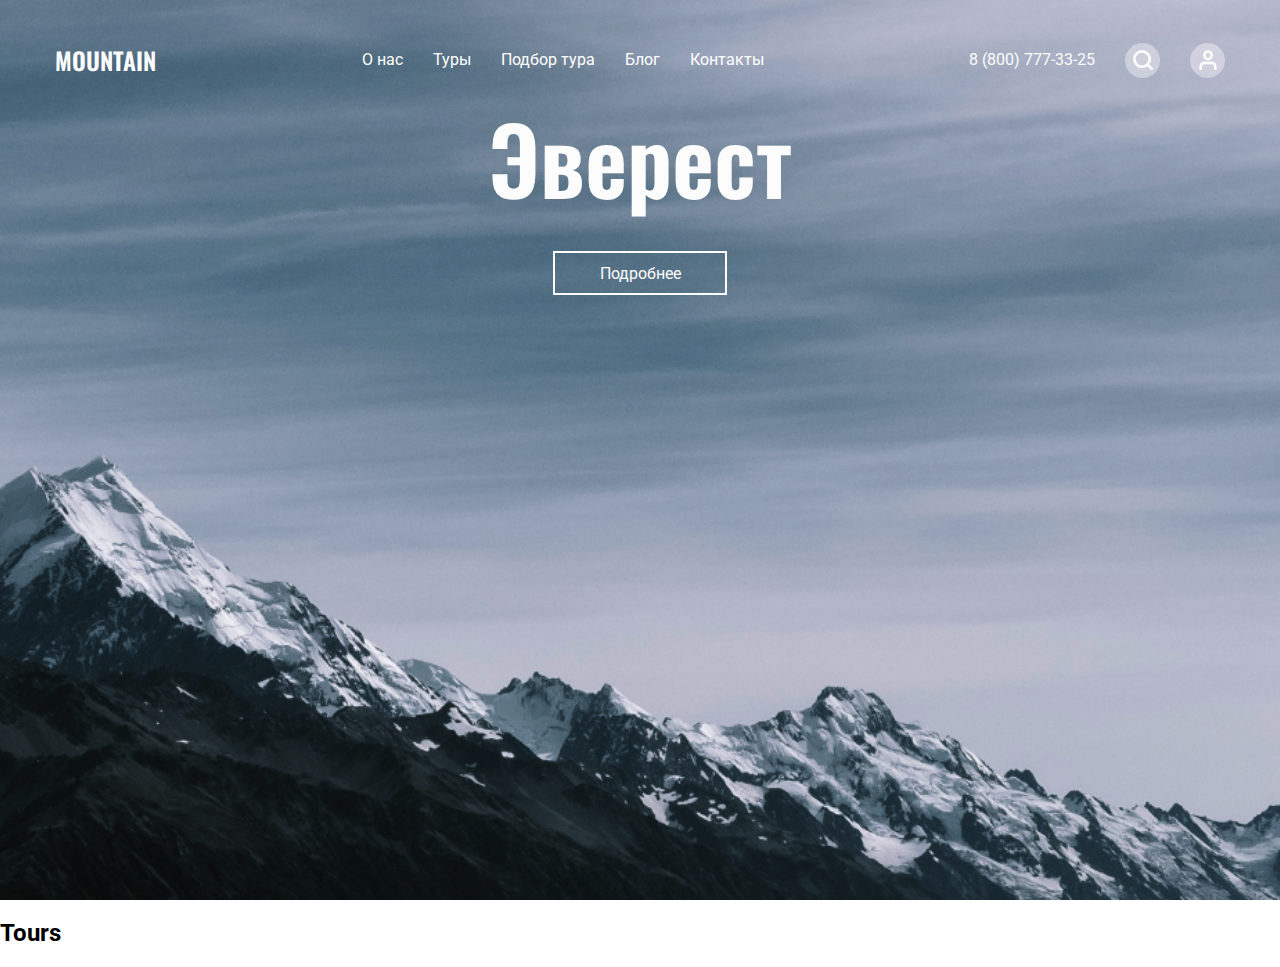
==== index.html @ 935cecaa "create & style main block" ====
<!DOCTYPE html>
<html lang="ru">
  <head>
    <meta charset="UTF-8" />
    <meta http-equiv="X-UA-Compatible" content="IE=edge" />
    <meta name="viewport" content="width=device-width, initial-scale=1.0" />
    <link rel="apple-touch-icon" sizes="180x180" href="favicon/" />
    <link
      rel="icon"
      type="image/png"
      sizes="32x32"
      href="favicon//favicon-32x32.png"
    />
    <link
      rel="icon"
      type="image/png"
      sizes="16x16"
      href="favicon//favicon-16x16.png"
    />
    <link rel="manifest" href="favicon//site.webmanifest" />
    <link
      rel="mask-icon"
      href="favicon//safari-pinned-tab.svg"
      color="#005871"
    />
    <meta name="msapplication-TileColor" content="#e7d9e8" />
    <meta name="theme-color" content="#ffffff" />
    <title>Mountain Tour</title>
    <link
      href="https://fonts.googleapis.com/css2?family=Roboto:wght@400;500;700&display=swap"
      rel="stylesheet"
    />
    <link
      href="https://fonts.googleapis.com/css2?family=Oswald:wght@400;500;600&display=swap"
      rel="stylesheet"
    />
    <link rel="stylesheet" href="css/style.css" />
  </head>
  <body>
    <section class="main">
      <div class="container">
        <div class="main-header">
          <a href="index.html" class="main-logo">Mountain</a>

          <ul class="main-menu">
            <li class="main-menu_item">
              <a href="#" class="main-menu_link">О нас</a>
            </li>
            <li class="main-menu_item">
              <a href="#" class="main-menu_link">Туры</a>
            </li>
            <li class="main-menu_item">
              <a href="#" class="main-menu_link">Подбор тура</a>
            </li>
            <li class="main-menu_item">
              <a href="#" class="main-menu_link">Блог</a>
            </li>
            <li class="main-menu_item">
              <a href="#" class="main-menu_link">Контакты</a>
            </li>
          </ul>

          <div class="main-contacts">
            <a href="tel:+78007773325" class="main-contacts_phone"
              >8 (800) 777-33-25</a
            >
            <a class="main-contacts_item" href="#">
              <svg class="main-contacts_icon main-contacts_icon--search">
                <use xlink:href="img/icon/sprite.svg#search"></use>
              </svg>
            </a>
            <a class="main-contacts_item" href="#">
              <svg class="main-contacts_icon main-contacts_icon--profile">
                <use xlink:href="img/icon/sprite.svg#profile"></use>
              </svg>
            </a>
          </div>
        </div>

        <h1 class="main-title">Эверест</h1>

        <a href="#" class="main-button button">Подробнее</a>
      </div>
    </section>

    <section class="tours">
      <h2>Tours</h2>
    </section>
  </body>
</html>
---- css/style.css ----
/*! normalize.css v8.0.1 | MIT License | github.com/necolas/normalize.css */
/* Document
   ========================================================================== */
/**
 * 1. Correct the line height in all browsers.
 * 2. Prevent adjustments of font size after orientation changes in iOS.
 */
html {
  line-height: 1.15;
  /* 1 */
  -webkit-text-size-adjust: 100%;
  /* 2 */
}

/* Sections
   ========================================================================== */
/**
 * Remove the margin in all browsers.
 */
body {
  margin: 0;
}

/**
 * Render the `main` element consistently in IE.
 */
main {
  display: block;
}

/**
 * Correct the font size and margin on `h1` elements within `section` and
 * `article` contexts in Chrome, Firefox, and Safari.
 */
h1 {
  font-size: 2em;
  margin: 0.67em 0;
}

/* Grouping content
   ========================================================================== */
/**
 * 1. Add the correct box sizing in Firefox.
 * 2. Show the overflow in Edge and IE.
 */
hr {
  -webkit-box-sizing: content-box;
          box-sizing: content-box;
  /* 1 */
  height: 0;
  /* 1 */
  overflow: visible;
  /* 2 */
}

/**
 * 1. Correct the inheritance and scaling of font size in all browsers.
 * 2. Correct the odd `em` font sizing in all browsers.
 */
pre {
  font-family: monospace, monospace;
  /* 1 */
  font-size: 1em;
  /* 2 */
}

/* Text-level semantics
   ========================================================================== */
/**
 * Remove the gray background on active links in IE 10.
 */
a {
  background-color: transparent;
}

/**
 * 1. Remove the bottom border in Chrome 57-
 * 2. Add the correct text decoration in Chrome, Edge, IE, Opera, and Safari.
 */
abbr[title] {
  border-bottom: none;
  /* 1 */
  text-decoration: underline;
  /* 2 */
  -webkit-text-decoration: underline dotted;
          text-decoration: underline dotted;
  /* 2 */
}

/**
 * Add the correct font weight in Chrome, Edge, and Safari.
 */
b,
strong {
  font-weight: bolder;
}

/**
 * 1. Correct the inheritance and scaling of font size in all browsers.
 * 2. Correct the odd `em` font sizing in all browsers.
 */
code,
kbd,
samp {
  font-family: monospace, monospace;
  /* 1 */
  font-size: 1em;
  /* 2 */
}

/**
 * Add the correct font size in all browsers.
 */
small {
  font-size: 80%;
}

/**
 * Prevent `sub` and `sup` elements from affecting the line height in
 * all browsers.
 */
sub,
sup {
  font-size: 75%;
  line-height: 0;
  position: relative;
  vertical-align: baseline;
}

sub {
  bottom: -0.25em;
}

sup {
  top: -0.5em;
}

/* Embedded content
   ========================================================================== */
/**
 * Remove the border on images inside links in IE 10.
 */
img {
  border-style: none;
}

/* Forms
   ========================================================================== */
/**
 * 1. Change the font styles in all browsers.
 * 2. Remove the margin in Firefox and Safari.
 */
button,
input,
optgroup,
select,
textarea {
  font-family: inherit;
  /* 1 */
  font-size: 100%;
  /* 1 */
  line-height: 1.15;
  /* 1 */
  margin: 0;
  /* 2 */
}

/**
 * Show the overflow in IE.
 * 1. Show the overflow in Edge.
 */
button,
input {
  /* 1 */
  overflow: visible;
}

/**
 * Remove the inheritance of text transform in Edge, Firefox, and IE.
 * 1. Remove the inheritance of text transform in Firefox.
 */
button,
select {
  /* 1 */
  text-transform: none;
}

/**
 * Correct the inability to style clickable types in iOS and Safari.
 */
button,
[type="button"],
[type="reset"],
[type="submit"] {
  -webkit-appearance: button;
}

/**
 * Remove the inner border and padding in Firefox.
 */
button::-moz-focus-inner,
[type="button"]::-moz-focus-inner,
[type="reset"]::-moz-focus-inner,
[type="submit"]::-moz-focus-inner {
  border-style: none;
  padding: 0;
}

/**
 * Restore the focus styles unset by the previous rule.
 */
button:-moz-focusring,
[type="button"]:-moz-focusring,
[type="reset"]:-moz-focusring,
[type="submit"]:-moz-focusring {
  outline: 1px dotted ButtonText;
}

/**
 * Correct the padding in Firefox.
 */
fieldset {
  padding: 0.35em 0.75em 0.625em;
}

/**
 * 1. Correct the text wrapping in Edge and IE.
 * 2. Correct the color inheritance from `fieldset` elements in IE.
 * 3. Remove the padding so developers are not caught out when they zero out
 *    `fieldset` elements in all browsers.
 */
legend {
  -webkit-box-sizing: border-box;
          box-sizing: border-box;
  /* 1 */
  color: inherit;
  /* 2 */
  display: table;
  /* 1 */
  max-width: 100%;
  /* 1 */
  padding: 0;
  /* 3 */
  white-space: normal;
  /* 1 */
}

/**
 * Add the correct vertical alignment in Chrome, Firefox, and Opera.
 */
progress {
  vertical-align: baseline;
}

/**
 * Remove the default vertical scrollbar in IE 10+.
 */
textarea {
  overflow: auto;
}

/**
 * 1. Add the correct box sizing in IE 10.
 * 2. Remove the padding in IE 10.
 */
[type="checkbox"],
[type="radio"] {
  -webkit-box-sizing: border-box;
          box-sizing: border-box;
  /* 1 */
  padding: 0;
  /* 2 */
}

/**
 * Correct the cursor style of increment and decrement buttons in Chrome.
 */
[type="number"]::-webkit-inner-spin-button,
[type="number"]::-webkit-outer-spin-button {
  height: auto;
}

/**
 * 1. Correct the odd appearance in Chrome and Safari.
 * 2. Correct the outline style in Safari.
 */
[type="search"] {
  -webkit-appearance: textfield;
  /* 1 */
  outline-offset: -2px;
  /* 2 */
}

/**
 * Remove the inner padding in Chrome and Safari on macOS.
 */
[type="search"]::-webkit-search-decoration {
  -webkit-appearance: none;
}

/**
 * 1. Correct the inability to style clickable types in iOS and Safari.
 * 2. Change font properties to `inherit` in Safari.
 */
::-webkit-file-upload-button {
  -webkit-appearance: button;
  /* 1 */
  font: inherit;
  /* 2 */
}

/* Interactive
   ========================================================================== */
/*
 * Add the correct display in Edge, IE 10+, and Firefox.
 */
details {
  display: block;
}

/*
 * Add the correct display in all browsers.
 */
summary {
  display: list-item;
}

/* Misc
   ========================================================================== */
/**
 * Add the correct display in IE 10+.
 */
template {
  display: none;
}

/**
 * Add the correct display in IE 10.
 */
[hidden] {
  display: none;
}

* {
  font-family: 'Roboto', sans-serif;
}

h1 {
  margin: 0;
  padding: 0;
}

a {
  text-decoration: none;
}

ul {
  list-style: none;
  padding: 0;
}

.container {
  max-width: 1170px;
  margin-left: auto;
  margin-right: auto;
}

.button {
  display: -webkit-box;
  display: -ms-flexbox;
  display: flex;
  -webkit-box-pack: center;
      -ms-flex-pack: center;
          justify-content: center;
  -webkit-box-align: center;
      -ms-flex-align: center;
          align-items: center;
  width: 170px;
  height: 40px;
  border: 2px solid #FCFCFC;
  color: #FCFCFC;
  font-size: 16px;
  line-height: 19px;
  -webkit-transition: all 0.3s;
  transition: all 0.3s;
}

.main {
  height: 100vh;
  background-color: #7e7e7e;
  background-image: url("../img/mountain-main.jpg");
  background-repeat: no-repeat;
  background-size: cover;
  background-position: center;
}

.main-header {
  padding-top: 35px;
  display: -webkit-box;
  display: -ms-flexbox;
  display: flex;
  -webkit-box-pack: justify;
      -ms-flex-pack: justify;
          justify-content: space-between;
  -webkit-box-align: center;
      -ms-flex-align: center;
          align-items: center;
}

.main-logo {
  font-family: 'Oswald', sans-serif;
  font-style: normal;
  font-weight: 600;
  font-size: 24px;
  line-height: 36px;
  text-transform: uppercase;
  color: #FCFCFC;
}

.main-menu {
  display: -webkit-box;
  display: -ms-flexbox;
  display: flex;
}

.main-menu_item {
  margin-right: 30px;
  -webkit-transition: all 0.3s;
  transition: all 0.3s;
}

.main-menu_item:last-child {
  margin-right: 0;
}

.main-menu_link {
  color: #ffffff;
  -webkit-transition: all 0.3s;
  transition: all 0.3s;
}

.main-contacts {
  display: -webkit-box;
  display: -ms-flexbox;
  display: flex;
  -webkit-box-align: center;
      -ms-flex-align: center;
          align-items: center;
}

.main-contacts_phone {
  color: #FCFCFC;
  -webkit-transition: all 0.3s;
  transition: all 0.3s;
}

.main-contacts_item {
  display: -webkit-box;
  display: -ms-flexbox;
  display: flex;
  -webkit-box-pack: center;
      -ms-flex-pack: center;
          justify-content: center;
  -webkit-box-align: center;
      -ms-flex-align: center;
          align-items: center;
  width: 35px;
  height: 35px;
  margin-left: 30px;
  background-color: rgba(252, 252, 252, 0.4);
  border-radius: 50%;
}

.main-contacts_icon {
  width: 20px;
  height: 20px;
}

.main-title {
  margin-bottom: 21px;
  font-family: 'Oswald', sans-serif;
  font-style: normal;
  font-weight: 600;
  font-size: calc(25px + (98 - 25) * ((100vw - 300px) / (1366 - 300)));
  line-height: 145px;
  color: #FCFCFC;
  text-align: center;
}

.main-button {
  margin-right: auto;
  margin-left: auto;
}

.button:hover {
  color: rgba(18, 26, 29, 0.8);
  border-color: rgba(18, 26, 29, 0.8);
  -webkit-transform: scale(0.9);
          transform: scale(0.9);
  -webkit-transition: all 0.3s;
  transition: all 0.3s;
}

.main-menu_item:hover {
  -webkit-transform: scale(0.9);
          transform: scale(0.9);
  -webkit-transition: all 0.3s;
  transition: all 0.3s;
}

.main-menu_link:hover {
  color: rgba(18, 26, 29, 0.8);
  -webkit-transition: all 0.3s;
  transition: all 0.3s;
}

.main-contacts_phone:hover {
  -webkit-transform: scale(0.9);
          transform: scale(0.9);
  color: rgba(18, 26, 29, 0.8);
  -webkit-transition: all 0.3s;
  transition: all 0.3s;
}
/*# sourceMappingURL=style.css.map */
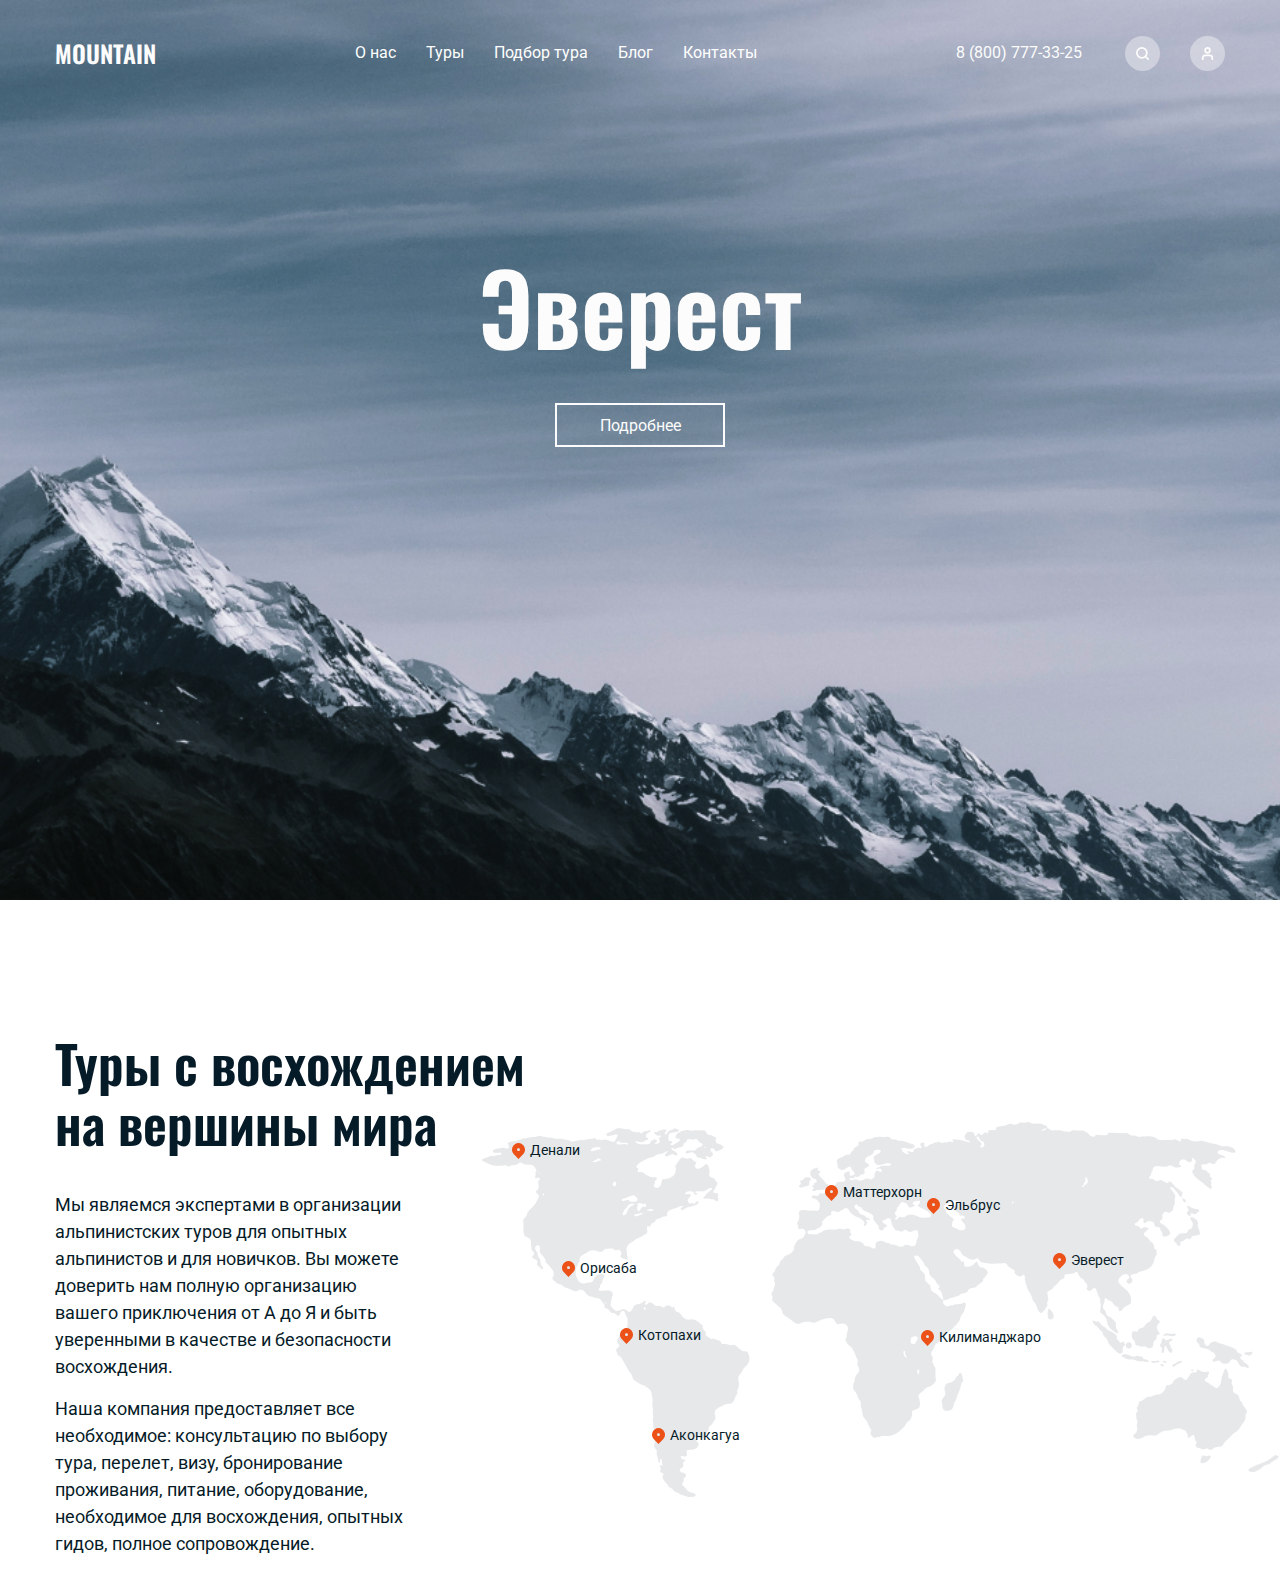
==== commit 87d13b87: "create and style for tops block" ====
--- a/index.html
+++ b/index.html
@@ -83,8 +83,81 @@
       </div>
     </section>
 
-    <section class="tours">
-      <h2>Tours</h2>
+    <section class="tops">
+      <div class="container">
+        <h2 class="tops-title">Туры с восхождением на вершины мира</h2>
+        <p class="tops-text">
+          Мы являемся экспертами в организации альпинистских туров для опытных
+          альпинистов и для новичков. Вы можете доверить нам полную организацию
+          вашего приключения от А до Я и быть уверенными в качестве и
+          безопасности восхождения.
+        </p>
+        <p class="tops-text">
+          Наша компания предоставляет все необходимое: консультацию по выбору
+          тура, перелет, визу, бронирование проживания, питание, оборудование,
+          необходимое для восхождения, опытных гидов, полное сопровождение.
+        </p>
+      </div>
+
+      <div class="tops-map">
+        <img src="img/map.png" alt="Map" class="tops-map_img" />
+
+        <div class="tops-map_pin tops-map_pin--denali">
+          <svg class="tops-map_icon">
+            <use href="img/icon/sprite.svg#pin"></use>
+          </svg>
+          <p class="tops-map_text">Денали</p>
+        </div>
+
+        <div class="tops-map_pin tops-map_pin--orisaba">
+          <svg class="tops-map_icon">
+            <use href="img/icon/sprite.svg#pin"></use>
+          </svg>
+          <p class="tops-map_text">Орисаба</p>
+        </div>
+
+        <div class="tops-map_pin tops-map_pin--kotopahi">
+          <svg class="tops-map_icon">
+            <use href="img/icon/sprite.svg#pin"></use>
+          </svg>
+          <p class="tops-map_text">Котопахи</p>
+        </div>
+
+        <div class="tops-map_pin tops-map_pin--akonkagua">
+          <svg class="tops-map_icon">
+            <use href="img/icon/sprite.svg#pin"></use>
+          </svg>
+          <p class="tops-map_text">Аконкагуа</p>
+        </div>
+
+        <div class="tops-map_pin tops-map_pin--matterhorn">
+          <svg class="tops-map_icon">
+            <use href="img/icon/sprite.svg#pin"></use>
+          </svg>
+          <p class="tops-map_text">Маттерхорн</p>
+        </div>
+
+        <div class="tops-map_pin tops-map_pin--elbrus">
+          <svg class="tops-map_icon">
+            <use href="img/icon/sprite.svg#pin"></use>
+          </svg>
+          <p class="tops-map_text">Эльбрус</p>
+        </div>
+
+        <div class="tops-map_pin tops-map_pin--everest">
+          <svg class="tops-map_icon">
+            <use href="img/icon/sprite.svg#pin"></use>
+          </svg>
+          <p class="tops-map_text">Эверест</p>
+        </div>
+
+        <div class="tops-map_pin tops-map_pin--kilimanjaro">
+          <svg class="tops-map_icon">
+            <use href="img/icon/sprite.svg#pin"></use>
+          </svg>
+          <p class="tops-map_text">Килиманджаро</p>
+        </div>
+      </div>
     </section>
   </body>
 </html>
--- a/css/style.css
+++ b/css/style.css
@@ -343,11 +343,21 @@
 
 * {
   font-family: 'Roboto', sans-serif;
-}
-
-h1 {
+  color: #061B28;
+}
+
+h1, h2 {
   margin: 0;
   padding: 0;
+  font-family: 'Oswald', sans-serif;
+  font-style: normal;
+  font-weight: 600;
+}
+
+h2 {
+  font-size: 52px;
+  line-height: 115%;
+  color: #061B28;
 }
 
 a {
@@ -375,7 +385,7 @@
   -webkit-box-align: center;
       -ms-flex-align: center;
           align-items: center;
-  width: 170px;
+  width: 166px;
   height: 40px;
   border: 2px solid #FCFCFC;
   color: #FCFCFC;
@@ -395,7 +405,7 @@
 }
 
 .main-header {
-  padding-top: 35px;
+  padding-top: 28px;
   display: -webkit-box;
   display: -ms-flexbox;
   display: flex;
@@ -449,12 +459,14 @@
 }
 
 .main-contacts_phone {
+  margin-right: 43px;
   color: #FCFCFC;
   -webkit-transition: all 0.3s;
   transition: all 0.3s;
 }
 
 .main-contacts_item {
+  margin-right: 30px;
   display: -webkit-box;
   display: -ms-flexbox;
   display: flex;
@@ -466,22 +478,25 @@
           align-items: center;
   width: 35px;
   height: 35px;
-  margin-left: 30px;
   background-color: rgba(252, 252, 252, 0.4);
   border-radius: 50%;
+  -webkit-transition: all 0.3s;
+  transition: all 0.3s;
+}
+
+.main-contacts_item:last-child {
+  margin-right: 0;
 }
 
 .main-contacts_icon {
-  width: 20px;
-  height: 20px;
+  width: 13px;
+  height: 13px;
 }
 
 .main-title {
-  margin-bottom: 21px;
-  font-family: 'Oswald', sans-serif;
-  font-style: normal;
-  font-weight: 600;
-  font-size: calc(25px + (98 - 25) * ((100vw - 300px) / (1366 - 300)));
+  margin-top: 155px;
+  margin-bottom: 25px;
+  font-size: 98px;
   line-height: 145px;
   color: #FCFCFC;
   text-align: center;
@@ -490,6 +505,97 @@
 .main-button {
   margin-right: auto;
   margin-left: auto;
+}
+
+.tops {
+  position: relative;
+  margin-top: 133px;
+}
+
+.tops-title {
+  width: 472px;
+  margin-bottom: 38px;
+}
+
+.tops-text {
+  width: 350px;
+  margin-top: 0;
+  margin-bottom: 15px;
+  font-size: 18px;
+  line-height: 150%;
+}
+
+.tops-map {
+  position: absolute;
+  top: 89px;
+  right: 0;
+}
+
+.tops-map_pin {
+  position: absolute;
+  display: -webkit-box;
+  display: -ms-flexbox;
+  display: flex;
+  -webkit-box-align: center;
+      -ms-flex-align: center;
+          align-items: center;
+}
+
+.tops-map_pin--denali {
+  left: 30px;
+  top: 18px;
+}
+
+.tops-map_pin--orisaba {
+  left: 80px;
+  top: 136px;
+}
+
+.tops-map_pin--kotopahi {
+  left: 138px;
+  top: 203px;
+}
+
+.tops-map_pin--akonkagua {
+  left: 170px;
+  bottom: 55px;
+}
+
+.tops-map_pin--matterhorn {
+  right: 358px;
+  top: 60px;
+}
+
+.tops-map_pin--elbrus {
+  right: 280px;
+  top: 73px;
+}
+
+.tops-map_pin--everest {
+  right: 156px;
+  top: 128px;
+}
+
+.tops-map_pin--kilimanjaro {
+  right: 239px;
+  bottom: 153px;
+}
+
+.tops-map_img {
+  position: relative;
+}
+
+.tops-map_icon {
+  margin-right: 5px;
+  fill: #EC5118;
+  width: 13px;
+  height: 16px;
+}
+
+.tops-map_text {
+  margin: 0;
+  font-size: 14px;
+  line-height: 150%;
 }
 
 .button:hover {
@@ -521,4 +627,12 @@
   -webkit-transition: all 0.3s;
   transition: all 0.3s;
 }
+
+.main-contacts_item:hover {
+  -webkit-transform: scale(0.9);
+          transform: scale(0.9);
+  background-color: rgba(18, 26, 29, 0.8);
+  -webkit-transition: all 0.3s;
+  transition: all 0.3s;
+}
 /*# sourceMappingURL=style.css.map */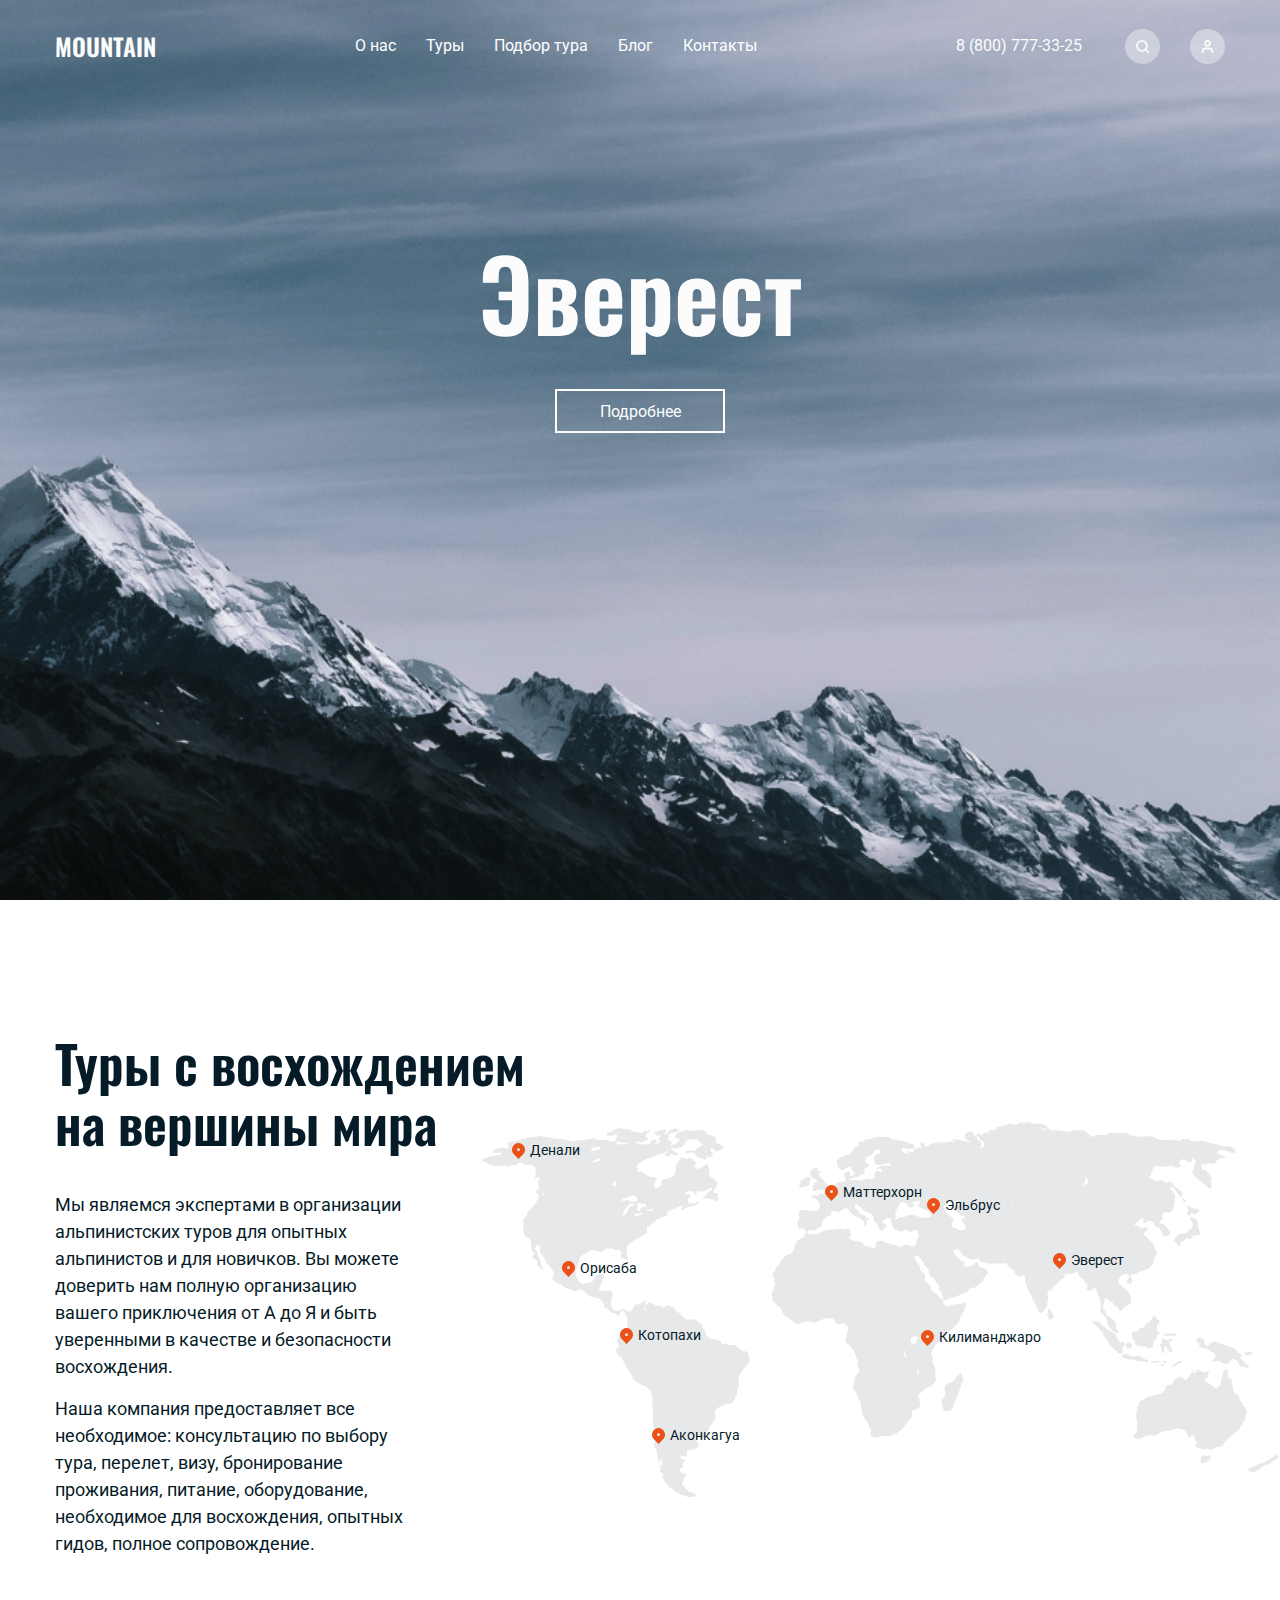
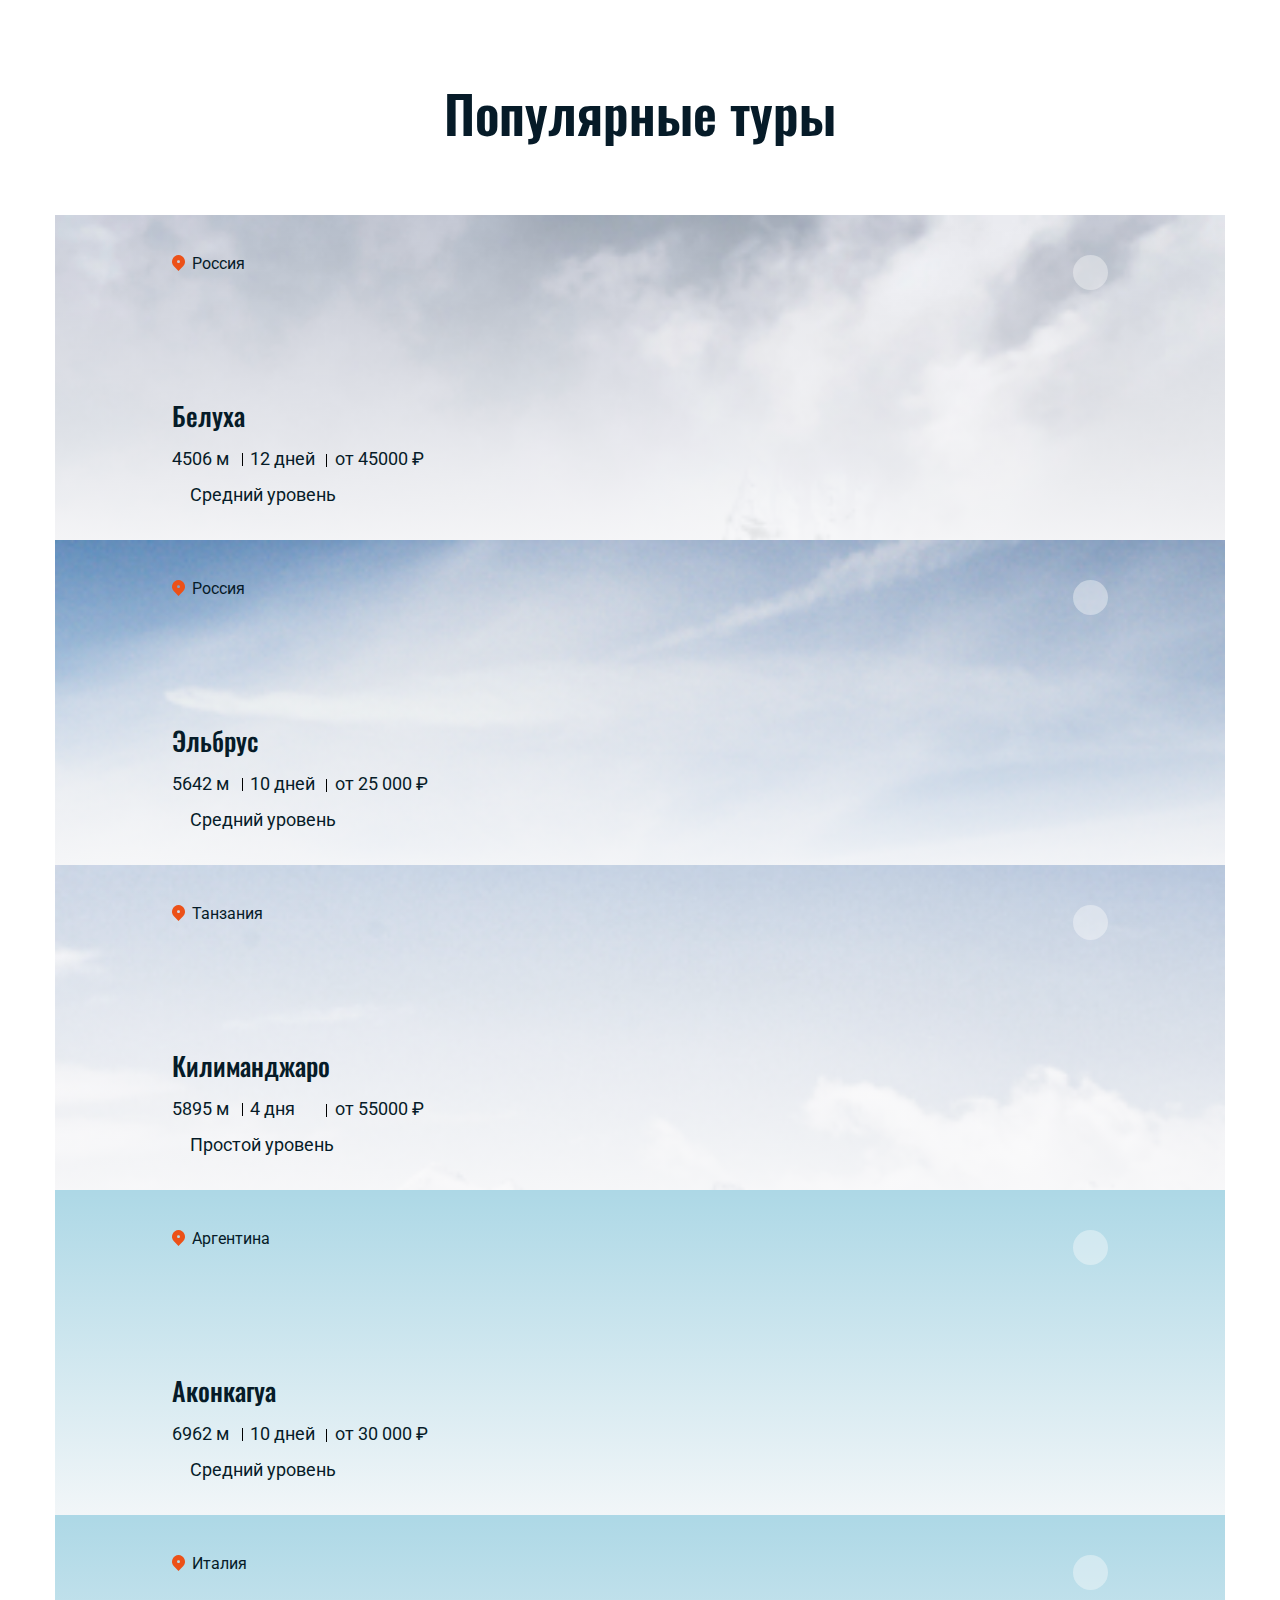
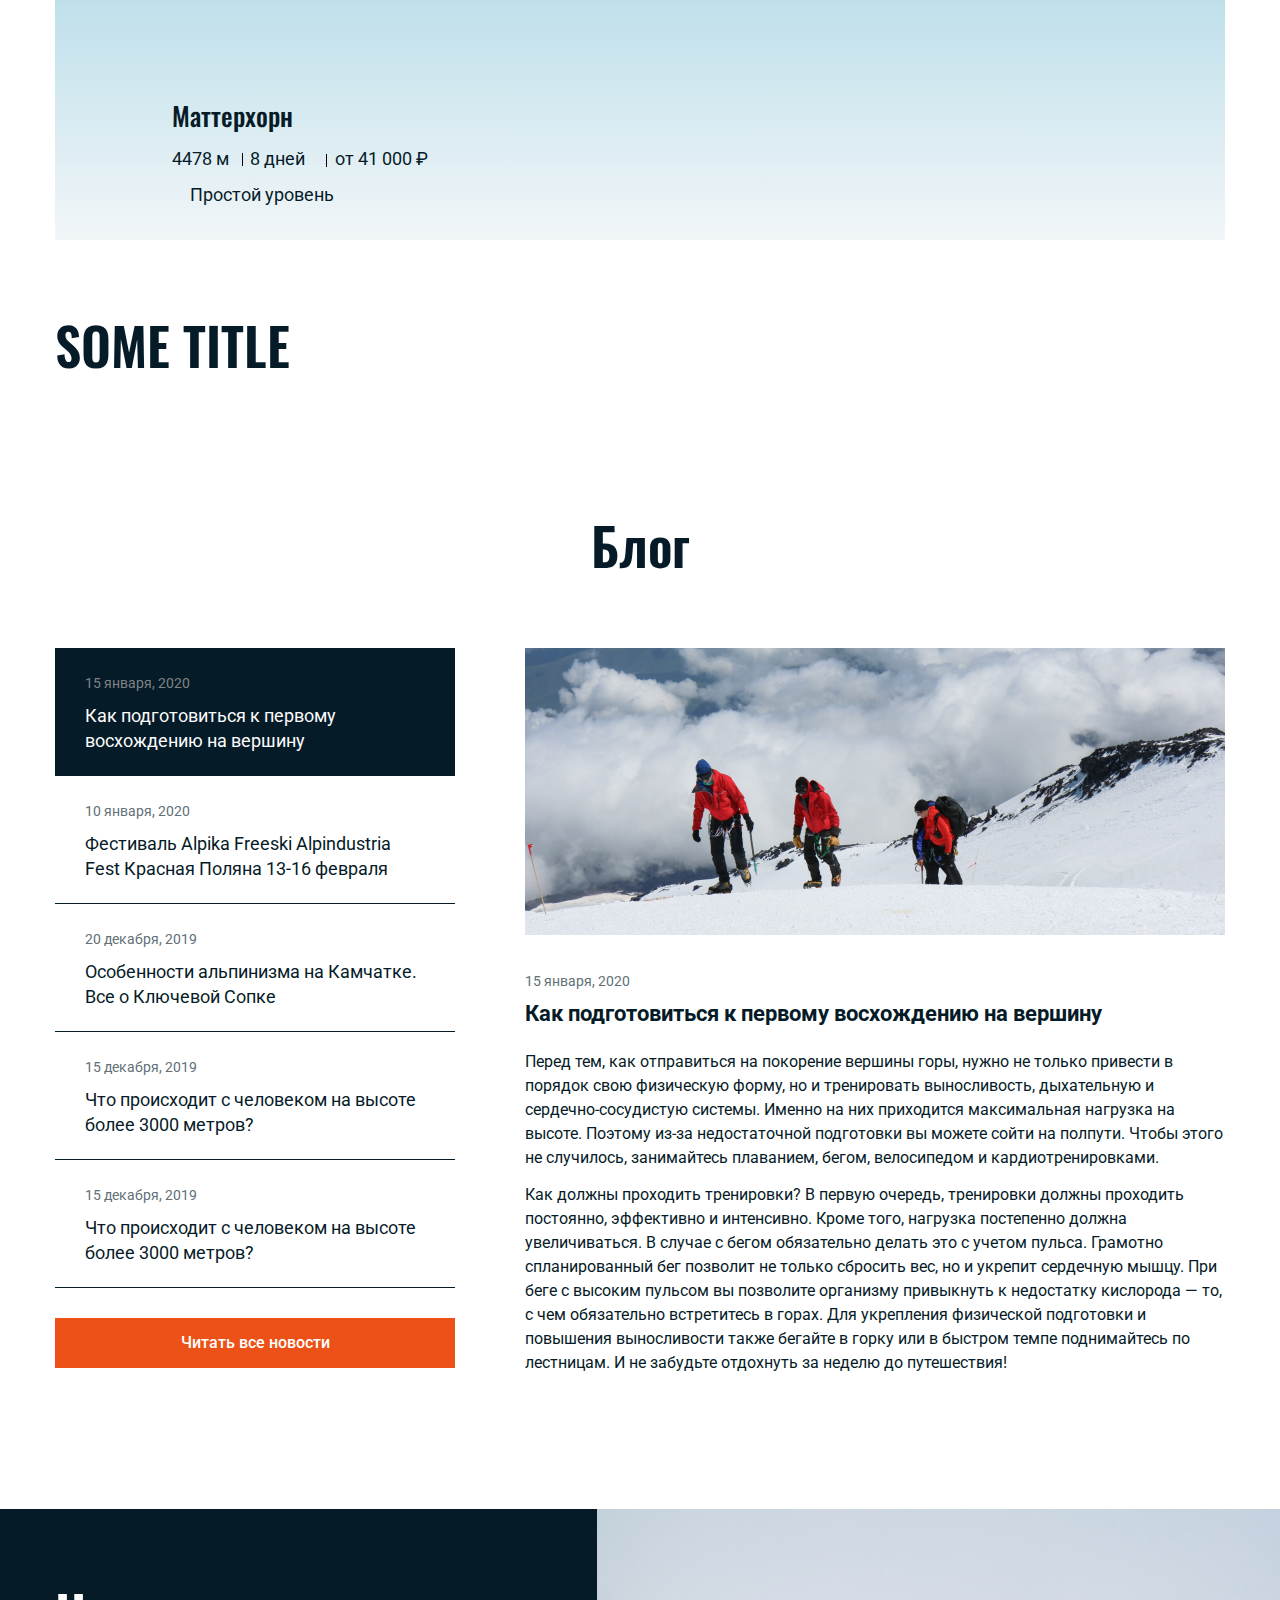
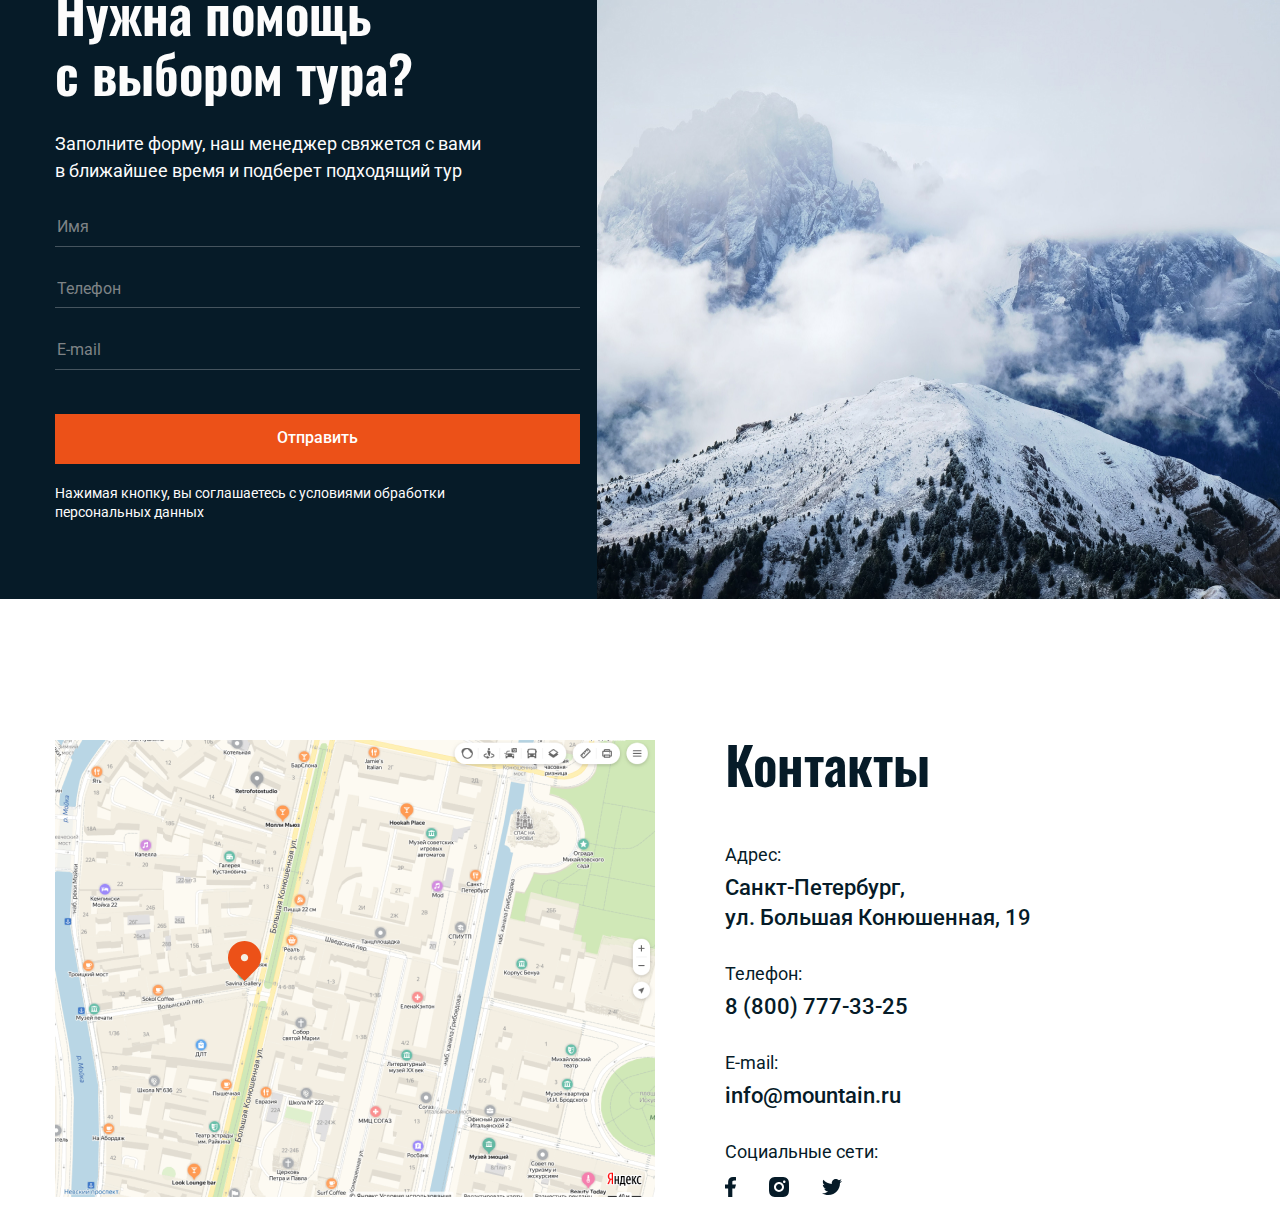
==== commit 00992100: "create & style contacts block" ====
--- a/index.html
+++ b/index.html
@@ -34,6 +34,7 @@
       href="https://fonts.googleapis.com/css2?family=Oswald:wght@400;500;600&display=swap"
       rel="stylesheet"
     />
+    <link rel="stylesheet" href="css/swiper-bundle.min.css" />
     <link rel="stylesheet" href="css/style.css" />
   </head>
   <body>
@@ -159,5 +160,404 @@
         </div>
       </div>
     </section>
+
+    <section class="popular">
+      <div class="container">
+        <h2 class="popular-title">Популярные туры</h2>
+        <!-- slider main container -->
+        <div class="swiper mySwiper">
+          <div class="swiper-wrapper">
+            <!-- слайды -->
+            <div class="swiper-slide swiper-slide--beluha">
+              <div class="popular-slider_header">
+                <div class="popular-slider_location">
+                  <svg class="popular-slider_pin">
+                    <use href="img/icon/sprite.svg#pin"></use>
+                  </svg>
+                  <p class="popular-slider_countryname">Россия</p>
+                </div>
+                <div class="popular-slider_bookmark">
+                  <svg class="popular-slider_bookmarkicon">
+                    <use href="img/icon/sprite.svg#bookmark"></use>
+                  </svg>
+                </div>
+              </div>
+              <div class="popular-slider_content">
+                <p class="popular-slider_title">Белуха</p>
+                <div class="popular-slider_data">
+                  <span class="popular-slider_distance">4506 м</span>
+                  <span class="popular-slider_days">12 дней</span>
+                  <span class="popular-slider_price">от 45000 ₽</span>
+                </div>
+                <div class="popular-slider_level">
+                  <svg class="popular-slider_icon">
+                    <use href="img/icon/sprite.svg#level-mid"></use>
+                  </svg>
+                  <p class="popular-slider_text">Средний уровень</p>
+                </div>
+              </div>
+            </div>
+
+            <div class="swiper-slide swiper-slide--elbrus">
+              <div class="popular-slider_header">
+                <div class="popular-slider_location">
+                  <svg class="popular-slider_pin">
+                    <use href="img/icon/sprite.svg#pin"></use>
+                  </svg>
+                  <p class="popular-slider_countryname">Россия</p>
+                </div>
+                <div class="popular-slider_bookmark">
+                  <svg class="popular-slider_bookmarkicon">
+                    <use href="img/icon/sprite.svg#bookmark"></use>
+                  </svg>
+                </div>
+              </div>
+
+              <div class="popular-slider_content">
+                <p class="popular-slider_title">Эльбрус</p>
+
+                <div class="popular-slider_data">
+                  <span class="popular-slider_distance">5642 м</span>
+                  <span class="popular-slider_days">10 дней</span>
+                  <span class="popular-slider_price">от 25 000 ₽</span>
+                </div>
+
+                <div class="popular-slider_level">
+                  <svg class="popular-slider_icon">
+                    <use href="img/icon/sprite.svg#level-mid"></use>
+                  </svg>
+                  <p class="popular-slider_text">Средний уровень</p>
+                </div>
+              </div>
+            </div>
+
+            <div class="swiper-slide swiper-slide--kilimanjaro">
+              <div class="popular-slider_header">
+                <div class="popular-slider_location">
+                  <svg class="popular-slider_pin">
+                    <use href="img/icon/sprite.svg#pin"></use>
+                  </svg>
+                  <p class="popular-slider_countryname">Танзания</p>
+                </div>
+                <div class="popular-slider_bookmark">
+                  <svg class="popular-slider_bookmarkicon">
+                    <use href="img/icon/sprite.svg#bookmark"></use>
+                  </svg>
+                </div>
+              </div>
+
+              <div class="popular-slider_content">
+                <p class="popular-slider_title">Килиманджаро</p>
+
+                <div class="popular-slider_data">
+                  <span class="popular-slider_distance">5895 м</span>
+                  <span class="popular-slider_days">4 дня</span>
+                  <span class="popular-slider_price">от 55000 ₽</span>
+                </div>
+
+                <div class="popular-slider_level">
+                  <svg class="popular-slider_icon">
+                    <use href="img/icon/sprite.svg#level-easy"></use>
+                  </svg>
+                  <p class="popular-slider_text">Простой уровень</p>
+                </div>
+              </div>
+            </div>
+
+            <div class="swiper-slide swiper-slide--akonkagua">
+              <div class="popular-slider_header">
+                <div class="popular-slider_location">
+                  <svg class="popular-slider_pin">
+                    <use href="img/icon/sprite.svg#pin"></use>
+                  </svg>
+                  <p class="popular-slider_countryname">Аргентина</p>
+                </div>
+                <div class="popular-slider_bookmark">
+                  <svg class="popular-slider_bookmarkicon">
+                    <use href="img/icon/sprite.svg#bookmark"></use>
+                  </svg>
+                </div>
+              </div>
+
+              <div class="popular-slider_content">
+                <p class="popular-slider_title">Аконкагуа</p>
+
+                <div class="popular-slider_data">
+                  <span class="popular-slider_distance">6962 м</span>
+                  <span class="popular-slider_days">10 дней</span>
+                  <span class="popular-slider_price">от 30 000 ₽</span>
+                </div>
+
+                <div class="popular-slider_level">
+                  <svg class="popular-slider_icon">
+                    <use href="img/icon/sprite.svg#level-mid"></use>
+                  </svg>
+                  <p class="popular-slider_text">Средний уровень</p>
+                </div>
+              </div>
+            </div>
+
+            <div class="swiper-slide swiper-slide--matterhorn">
+              <div class="popular-slider_header">
+                <div class="popular-slider_location">
+                  <svg class="popular-slider_pin">
+                    <use href="img/icon/sprite.svg#pin"></use>
+                  </svg>
+                  <p class="popular-slider_countryname">Италия</p>
+                </div>
+                <div class="popular-slider_bookmark">
+                  <svg class="popular-slider_bookmarkicon">
+                    <use href="img/icon/sprite.svg#bookmark"></use>
+                  </svg>
+                </div>
+              </div>
+
+              <div class="popular-slider_content">
+                <p class="popular-slider_title">Маттерхорн</p>
+
+                <div class="popular-slider_data">
+                  <span class="popular-slider_distance">4478 м</span>
+                  <span class="popular-slider_days">8 дней</span>
+                  <span class="popular-slider_price">от 41 000 ₽</span>
+                </div>
+
+                <div class="popular-slider_level">
+                  <svg class="popular-slider_icon">
+                    <use href="img/icon/sprite.svg#level-easy"></use>
+                  </svg>
+                  <p class="popular-slider_text">Простой уровень</p>
+                </div>
+              </div>
+            </div>
+          </div>
+          <div class="swiper-button-next"></div>
+          <div class="swiper-button-prev"></div>
+        </div>
+      </div>
+    </section>
+
+    <section class="table">
+      <div class="container">
+        <h2 class="title">SOME TITLE</h2>
+      </div>
+    </section>
+
+    <section class="blog">
+      <div class="container">
+        <h2 class="blog-title">Блог</h2>
+
+        <div class="blog-wrapper">
+          <ul class="blog-list">
+            <li class="blog-list_item">
+              <a href="#" class="blog-list_link">
+                <p class="blog-list_date blog-list_date--light">
+                  15 января, 2020
+                </p>
+                <p class="blog-list_title blog-list_title--light">
+                  Как подготовиться к первому восхождению на вершину
+                </p>
+              </a>
+            </li>
+            <li class="blog-list_item">
+              <a href="#" class="blog-list_link">
+                <p class="blog-list_date">10 января, 2020</p>
+                <p class="blog-list_title">
+                  Фестиваль Alpika Freeski Аlpindustria Fest Красная Поляна
+                  13-16 февраля
+                </p>
+              </a>
+            </li>
+            <li class="blog-list_item">
+              <a href="#" class="blog-list_link">
+                <p class="blog-list_date">20 декабря, 2019</p>
+                <p class="blog-list_title">
+                  Особенности альпинизма на Камчатке. Все о Ключевой Сопке
+                </p>
+              </a>
+            </li>
+            <li class="blog-list_item">
+              <a href="#" class="blog-list_link">
+                <p class="blog-list_date">15 декабря, 2019</p>
+                <p class="blog-list_title">
+                  Что происходит с человеком на высоте более 3000 метров?
+                </p>
+              </a>
+            </li>
+            <li class="blog-list_item">
+              <a href="#" class="blog-list_link">
+                <p class="blog-list_date">15 декабря, 2019</p>
+                <p class="blog-list_title">
+                  Что происходит с человеком на высоте более 3000 метров?
+                </p>
+              </a>
+            </li>
+            <a href="#" class="button-orange blog-button">Читать все новости</a>
+          </ul>
+          <div class="blog-article">
+            <img
+              src="img/blog-img.jpg"
+              alt="Восхождение"
+              class="blog-article_img"
+            />
+            <p class="blog-article_date">15 января, 2020</p>
+            <p class="blog-article_title">
+              Как подготовиться к первому восхождению на вершину
+            </p>
+            <p class="blog-article_text">
+              Перед тем, как отправиться на покорение вершины горы, нужно не
+              только привести в порядок свою физическую форму, но и тренировать
+              выносливость, дыхательную и сердечно-сосудистую системы. Именно на
+              них приходится максимальная нагрузка на высоте. Поэтому из-за
+              недостаточной подготовки вы можете сойти на полпути. Чтобы этого
+              не случилось, занимайтесь плаванием, бегом, велосипедом и
+              кардиотренировками.
+            </p>
+            <p class="blog-article_text">
+              Как должны проходить тренировки? В первую очередь, тренировки
+              должны проходить постоянно, эффективно и интенсивно. Кроме того,
+              нагрузка постепенно должна увеличиваться. В случае с бегом
+              обязательно делать это с учетом пульса. Грамотно спланированный
+              бег позволит не только сбросить вес, но и укрепит сердечную мышцу.
+              При беге с высоким пульсом вы позволите организму привыкнуть к
+              недостатку кислорода — то, с чем обязательно встретитесь в горах.
+              Для укрепления физической подготовки и повышения выносливости
+              также бегайте в горку или в быстром темпе поднимайтесь по
+              лестницам. И не забудьте отдохнуть за неделю до путешествия!
+            </p>
+          </div>
+        </div>
+      </div>
+    </section>
+
+    <section class="help">
+      <div class="container">
+        <h2 class="help-title">Нужна помощь с&nbsp;выбором тура?</h2>
+        <p class="help-text">
+          Заполните форму, наш менеджер свяжется с вами в&nbsp;ближайшее время и
+          подберет подходящий тур
+        </p>
+        <form method="post" action="" class="help-form">
+          <input
+            type="text"
+            name="name"
+            placeholder="Имя"
+            class="help-form_input"
+            required
+          />
+          <input
+            type="tel"
+            name="tel"
+            placeholder="Телефон"
+            class="help-form_input"
+            required
+          />
+          <input
+            type="email"
+            name="email"
+            placeholder="E-mail"
+            class="help-form_input"
+            required
+          />
+          <button
+            type="submit"
+            value="submit"
+            class="button-orange help-form_button"
+          >
+            Отправить
+          </button>
+        </form>
+        <p class="help-rules">
+          Нажимая кнопку, вы соглашаетесь с условиями обработки
+          персональных&nbsp;данных
+        </p>
+      </div>
+    </section>
+
+    <section class="contacts">
+      <div class="container contacts-container">
+        <div class="contacts-map">
+          <img
+            src="img/contacts-map.png"
+            alt="Офис на карте"
+            class="contacts-map_img"
+          />
+          <svg class="contacts-map_pin">
+            <use href="img/icon/sprite.svg#pin"></use>
+          </svg>
+        </div>
+        <div class="contacts-wrapper">
+          <h2 class="contacts-title">Контакты</h2>
+          <ul class="contacts-list">
+            <li class="contacts-list_item">
+              <p class="contacts-list_title">Адрес:</p>
+              <p class="contacts-list_text">
+                Санкт-Петербург,<br />ул. Большая Конюшенная, 19
+              </p>
+            </li>
+            <li class="contacts-list_item">
+              <p class="contacts-list_title">Телефон:</p>
+              <a
+                href="tel:+78007773325"
+                class="contacts-list_text contacts-list_text--hover"
+                >8 (800) 777-33-25</a
+              >
+            </li>
+            <li class="contacts-list_item">
+              <p class="contacts-list_title">E-mail:</p>
+              <a
+                href="mailto:info@mountain.ru"
+                class="contacts-list_text contacts-list_text--hover"
+                >info@mountain.ru</a
+              >
+            </li>
+            <li class="contacts-list_item">
+              <p class="contacts-list_title">Социальные сети:</p>
+              <div class="contacts-list_social">
+                <a
+                  href="https://ru-ru.facebook.com/"
+                  class="contacts-list_social-link"
+                >
+                  <svg
+                    class="
+                      contacts-list_social-icon contacts-list_social-icon--fb
+                    "
+                  >
+                    <use href="img/icon/sprite.svg#facebook"></use>
+                  </svg>
+                </a>
+                <a
+                  href="https://www.instagram.com/"
+                  class="contacts-list_social-link"
+                >
+                  <svg
+                    class="
+                      contacts-list_social-icon contacts-list_social-icon--inst
+                    "
+                  >
+                    <use href="img/icon/sprite.svg#inst"></use>
+                  </svg>
+                </a>
+                <a
+                  href="https://twitter.com/"
+                  class="contacts-list_social-link"
+                >
+                  <svg
+                    class="
+                      contacts-list_social-icon contacts-list_social-icon--tw
+                    "
+                  >
+                    <use href="img/icon/sprite.svg#twitter"></use>
+                  </svg>
+                </a>
+              </div>
+            </li>
+          </ul>
+        </div>
+      </div>
+    </section>
+
+    <script src="js/jquery-3.6.0.min.js"></script>
+    <script src="js/swiper-bundle.min.js"></script>
+    <script src="js/main.js"></script>
   </body>
 </html>
--- a/css/style.css
+++ b/css/style.css
@@ -360,6 +360,10 @@
   color: #061B28;
 }
 
+p {
+  margin: 0;
+}
+
 a {
   text-decoration: none;
 }
@@ -367,6 +371,11 @@
 ul {
   list-style: none;
   padding: 0;
+  margin: 0;
+}
+
+button {
+  cursor: pointer;
 }
 
 .container {
@@ -395,6 +404,25 @@
   transition: all 0.3s;
 }
 
+.button-orange {
+  display: -webkit-box;
+  display: -ms-flexbox;
+  display: flex;
+  -webkit-box-pack: center;
+      -ms-flex-pack: center;
+          justify-content: center;
+  -webkit-box-align: center;
+      -ms-flex-align: center;
+          align-items: center;
+  height: 44px;
+  border: 3px solid #EC5118;
+  background-color: #EC5118;
+  color: #ffffff;
+  font-weight: 500;
+  font-size: 16px;
+  line-height: 140%;
+}
+
 .main {
   height: 100vh;
   background-color: #7e7e7e;
@@ -598,6 +626,503 @@
   line-height: 150%;
 }
 
+.popular {
+  margin-top: 126px;
+}
+
+.popular-title {
+  margin-bottom: 73px;
+  text-align: center;
+}
+
+.popular-slider_header {
+  width: 80%;
+  display: -webkit-box;
+  display: -ms-flexbox;
+  display: flex;
+  -webkit-box-align: start;
+      -ms-flex-align: start;
+          align-items: flex-start;
+  -webkit-box-pack: justify;
+      -ms-flex-pack: justify;
+          justify-content: space-between;
+}
+
+.popular-slider_location {
+  display: -webkit-box;
+  display: -ms-flexbox;
+  display: flex;
+}
+
+.popular-slider_pin {
+  margin-right: 7px;
+  width: 13px;
+  height: 16px;
+  fill: #EC5118;
+}
+
+.popular-slider_countryname {
+  font-size: 16px;
+  line-height: 115%;
+}
+
+.popular-slider_bookmark {
+  cursor: pointer;
+  display: -webkit-box;
+  display: -ms-flexbox;
+  display: flex;
+  -webkit-box-pack: center;
+      -ms-flex-pack: center;
+          justify-content: center;
+  -webkit-box-align: center;
+      -ms-flex-align: center;
+          align-items: center;
+  width: 35px;
+  height: 35px;
+  border-radius: 50%;
+  background-color: rgba(252, 252, 252, 0.4);
+}
+
+.popular-slider_bookmarkicon {
+  width: 10px;
+  height: 13px;
+}
+
+.popular-slider_content {
+  width: 80%;
+}
+
+.popular-slider_title {
+  margin-bottom: 18px;
+  font-family: 'Oswald', sans-serif;
+  font-size: 26px;
+  line-height: 115%;
+  font-weight: 500;
+}
+
+.popular-slider_data {
+  margin-bottom: 15px;
+  font-size: 18px;
+  line-height: 115%;
+  font-weight: normal;
+}
+
+.popular-slider_distance {
+  position: relative;
+  margin-right: 17px;
+}
+
+.popular-slider_distance::after {
+  position: absolute;
+  content: '';
+  width: 1px;
+  height: 13px;
+  left: 70px;
+  top: 5px;
+  background-color: #000;
+}
+
+.popular-slider_days {
+  display: inline-block;
+  position: relative;
+  margin-right: 15px;
+  width: 66px;
+}
+
+.popular-slider_days::before {
+  position: absolute;
+  content: '';
+  width: 1px;
+  height: 13px;
+  left: 76px;
+  top: 5px;
+  background-color: #000;
+}
+
+.popular-slider_level {
+  display: -webkit-box;
+  display: -ms-flexbox;
+  display: flex;
+  -webkit-box-align: center;
+      -ms-flex-align: center;
+          align-items: center;
+}
+
+.popular-slider_icon {
+  margin-right: 6px;
+  width: 12px;
+  height: 12px;
+}
+
+.popular-slider_text {
+  font-size: 18px;
+  line-height: 115%;
+  font-weight: normal;
+}
+
+.popular-slider_toleft {
+  width: 11px;
+  height: 7px;
+}
+
+.popular-slider_toright {
+  width: 11px;
+  height: 7px;
+}
+
+.swiper {
+  width: 100%;
+  height: 100%;
+}
+
+.swiper-wrapper {
+  margin-bottom: 75px;
+}
+
+.swiper-slide {
+  font-size: 18px;
+  background: #fff;
+  display: -webkit-box;
+  display: -ms-flexbox;
+  display: flex;
+  -webkit-box-pack: center;
+  -ms-flex-pack: center;
+  justify-content: space-between;
+  -webkit-box-orient: vertical;
+  -webkit-box-direction: normal;
+      -ms-flex-direction: column;
+          flex-direction: column;
+  -webkit-box-align: center;
+  -ms-flex-align: center;
+  align-items: center;
+  padding-top: 40px;
+  padding-bottom: 35px;
+  height: 250px;
+  background-repeat: no-repeat, no-repeat;
+  background-size: cover, cover;
+  background-color: lightblue;
+}
+
+.swiper-slide--beluha {
+  background-image: -webkit-gradient(linear, left top, left bottom, from(rgba(249, 249, 250, 0)), to(rgba(249, 249, 250, 0.9))), url(../img/popular-beluha.jpg);
+  background-image: linear-gradient(180deg, rgba(249, 249, 250, 0) 0%, rgba(249, 249, 250, 0.9) 100%), url(../img/popular-beluha.jpg);
+}
+
+.swiper-slide--elbrus {
+  background-image: -webkit-gradient(linear, left top, left bottom, from(rgba(249, 249, 250, 0)), to(rgba(249, 249, 250, 0.9))), url(../img/popular-elbrus.jpg);
+  background-image: linear-gradient(180deg, rgba(249, 249, 250, 0) 0%, rgba(249, 249, 250, 0.9) 100%), url(../img/popular-elbrus.jpg);
+}
+
+.swiper-slide--kilimanjaro {
+  background-image: -webkit-gradient(linear, left top, left bottom, from(rgba(249, 249, 250, 0)), to(rgba(249, 249, 250, 0.9))), url(../img/popular-kilimanjaro.jpg);
+  background-image: linear-gradient(180deg, rgba(249, 249, 250, 0) 0%, rgba(249, 249, 250, 0.9) 100%), url(../img/popular-kilimanjaro.jpg);
+}
+
+.swiper-slide--akonkagua {
+  background-image: -webkit-gradient(linear, left top, left bottom, from(rgba(249, 249, 250, 0)), to(rgba(249, 249, 250, 0.9))), url(../img/popular-akonkagua.jpg);
+  background-image: linear-gradient(180deg, rgba(249, 249, 250, 0) 0%, rgba(249, 249, 250, 0.9) 100%), url(../img/popular-akonkagua.jpg);
+}
+
+.swiper-slide--matterhorn {
+  background-image: -webkit-gradient(linear, left top, left bottom, from(rgba(249, 249, 250, 0)), to(rgba(249, 249, 250, 0.9))), url(../img/popular-matterhorn.jpg);
+  background-image: linear-gradient(180deg, rgba(249, 249, 250, 0) 0%, rgba(249, 249, 250, 0.9) 100%), url(../img/popular-matterhorn.jpg);
+}
+
+.swiper-slide img {
+  display: block;
+  width: 100%;
+  height: 100%;
+  -o-object-fit: cover;
+     object-fit: cover;
+}
+
+.swiper-button-next {
+  position: absolute;
+  bottom: 0;
+  right: 0;
+  left: auto;
+}
+
+.swiper-button-next::after {
+  content: "";
+  background-image: url("../img/icon/next.svg");
+  background-repeat: no-repeat;
+  width: 35px;
+  height: 35px;
+}
+
+.swiper-button-prev {
+  position: absolute;
+  bottom: 0;
+  right: 60px;
+  left: auto;
+}
+
+.swiper-button-prev::after {
+  content: "";
+  background-image: url("../img/icon/prev.svg");
+  background-repeat: no-repeat;
+  width: 35px;
+  height: 35px;
+}
+
+.blog {
+  margin-top: 140px;
+}
+
+.blog-title {
+  text-align: center;
+  margin-bottom: 73px;
+}
+
+.blog-wrapper {
+  display: -webkit-box;
+  display: -ms-flexbox;
+  display: flex;
+}
+
+.blog-list {
+  min-width: 400px;
+  margin-right: 70px;
+}
+
+.blog-list_item {
+  padding: 30px;
+  padding-top: 26px;
+  padding-bottom: 22px;
+  border-bottom: 1px solid #061B28;
+}
+
+.blog-list_item:first-child {
+  background-color: #061B28;
+}
+
+.blog-list_item:last-of-type {
+  margin-bottom: 30px;
+}
+
+.blog-list_date {
+  margin-bottom: 9px;
+  font-weight: normal;
+  font-size: 14px;
+  line-height: 140%;
+  color: #626F77;
+}
+
+.blog-list_date--light {
+  color: #7E8386;
+}
+
+.blog-list_title {
+  font-weight: normal;
+  font-size: 18px;
+  line-height: 140%;
+  color: #061B28;
+}
+
+.blog-list_title--light {
+  color: #FCFCFC;
+}
+
+.blog-article_img {
+  margin-bottom: 33px;
+}
+
+.blog-article_date {
+  margin-bottom: 7px;
+  font-weight: normal;
+  font-size: 14px;
+  line-height: 140%;
+  color: #626F77;
+}
+
+.blog-article_title {
+  margin-bottom: 20px;
+  font-weight: bold;
+  font-size: 22px;
+  line-height: 140%;
+  color: #061B28;
+}
+
+.blog-article_text {
+  margin-bottom: 13px;
+  font-weight: normal;
+  font-size: 16px;
+  line-height: 150%;
+  color: #061B28;
+}
+
+.help {
+  margin-top: 121px;
+  padding-top: 74px;
+  padding-bottom: 76px;
+  background-color: #061B28;
+  background-image: url("../img/help-img.jpg");
+  background-repeat: no-repeat;
+  background-position: right center;
+  background-size: contain;
+}
+
+.help-title {
+  margin-bottom: 28px;
+  width: 525px;
+  color: #FCFCFC;
+}
+
+.help-text {
+  margin-bottom: 25px;
+  width: 525px;
+  color: #FCFCFC;
+  font-weight: normal;
+  font-size: 18px;
+  line-height: 150%;
+}
+
+.help-form {
+  display: -webkit-box;
+  display: -ms-flexbox;
+  display: flex;
+  -webkit-box-orient: vertical;
+  -webkit-box-direction: normal;
+      -ms-flex-direction: column;
+          flex-direction: column;
+  width: 525px;
+}
+
+.help-form_input {
+  border: none;
+  outline: none;
+  border-bottom: 1px solid #45545E;
+  margin-bottom: 24px;
+  padding-top: 9px;
+  padding-bottom: 9px;
+  background-color: #061B28;
+  color: #FCFCFC;
+}
+
+.help-form_input::-webkit-input-placeholder {
+  font-weight: normal;
+  font-size: 16px;
+  line-height: 150%;
+  color: #7E8386;
+}
+
+.help-form_input:-ms-input-placeholder {
+  font-weight: normal;
+  font-size: 16px;
+  line-height: 150%;
+  color: #7E8386;
+}
+
+.help-form_input::-ms-input-placeholder {
+  font-weight: normal;
+  font-size: 16px;
+  line-height: 150%;
+  color: #7E8386;
+}
+
+.help-form_input::placeholder {
+  font-weight: normal;
+  font-size: 16px;
+  line-height: 150%;
+  color: #7E8386;
+}
+
+.help-form_button {
+  margin-top: 20px;
+  margin-bottom: 20px;
+  height: 50px;
+}
+
+.help-rules {
+  width: 525px;
+  font-weight: normal;
+  font-size: 14px;
+  line-height: 140%;
+  color: #FCFCFC;
+}
+
+.contacts {
+  margin-top: 135px;
+}
+
+.contacts-container {
+  display: -webkit-box;
+  display: -ms-flexbox;
+  display: flex;
+  -webkit-box-align: start;
+      -ms-flex-align: start;
+          align-items: flex-start;
+}
+
+.contacts-map {
+  margin-top: 6px;
+  margin-right: 70px;
+  position: relative;
+}
+
+.contacts-map_pin {
+  position: absolute;
+  left: 173px;
+  top: 201px;
+  width: 33px;
+  height: 40px;
+  fill: #EC5118;
+}
+
+.contacts-title {
+  margin-bottom: 47px;
+}
+
+.contacts-list_item {
+  margin-bottom: 26px;
+}
+
+.contacts-list_title {
+  margin-bottom: 5px;
+  font-weight: normal;
+  font-size: 18px;
+  line-height: 150%;
+  color: #061B28;
+}
+
+.contacts-list_text {
+  font-weight: 500;
+  font-size: 22px;
+  line-height: 140%;
+  color: #061B28;
+}
+
+.contacts-list_social {
+  margin-top: 12px;
+  display: -webkit-box;
+  display: -ms-flexbox;
+  display: flex;
+  -webkit-box-align: center;
+      -ms-flex-align: center;
+          align-items: center;
+}
+
+.contacts-list_social-icon {
+  fill: #061B28;
+  margin-right: 33px;
+}
+
+.contacts-list_social-icon--fb {
+  width: 11px;
+  height: 20px;
+}
+
+.contacts-list_social-icon--inst {
+  width: 20px;
+  height: 20px;
+}
+
+.contacts-list_social-icon--tw {
+  width: 20px;
+  height: 16px;
+}
+
 .button:hover {
   color: rgba(18, 26, 29, 0.8);
   border-color: rgba(18, 26, 29, 0.8);
@@ -607,6 +1132,14 @@
   transition: all 0.3s;
 }
 
+.button-orange:hover {
+  background-color: rgba(255, 255, 255, 0);
+  border: 3px solid #EC5118;
+  color: #EC5118;
+  -webkit-transition: background-color 0.5s;
+  transition: background-color 0.5s;
+}
+
 .main-menu_item:hover {
   -webkit-transform: scale(0.9);
           transform: scale(0.9);
@@ -635,4 +1168,17 @@
   -webkit-transition: all 0.3s;
   transition: all 0.3s;
 }
+
+.blog-list_item:hover {
+  background-color: rgba(6, 27, 40, 0.123);
+}
+
+.contacts-list_text--hover:hover {
+  color: #EC5118;
+}
+
+.contacts-list_social-link:hover .contacts-list_social-icon {
+  fill: #EC5118;
+  background: rgba(255, 255, 255, 0);
+}
 /*# sourceMappingURL=style.css.map */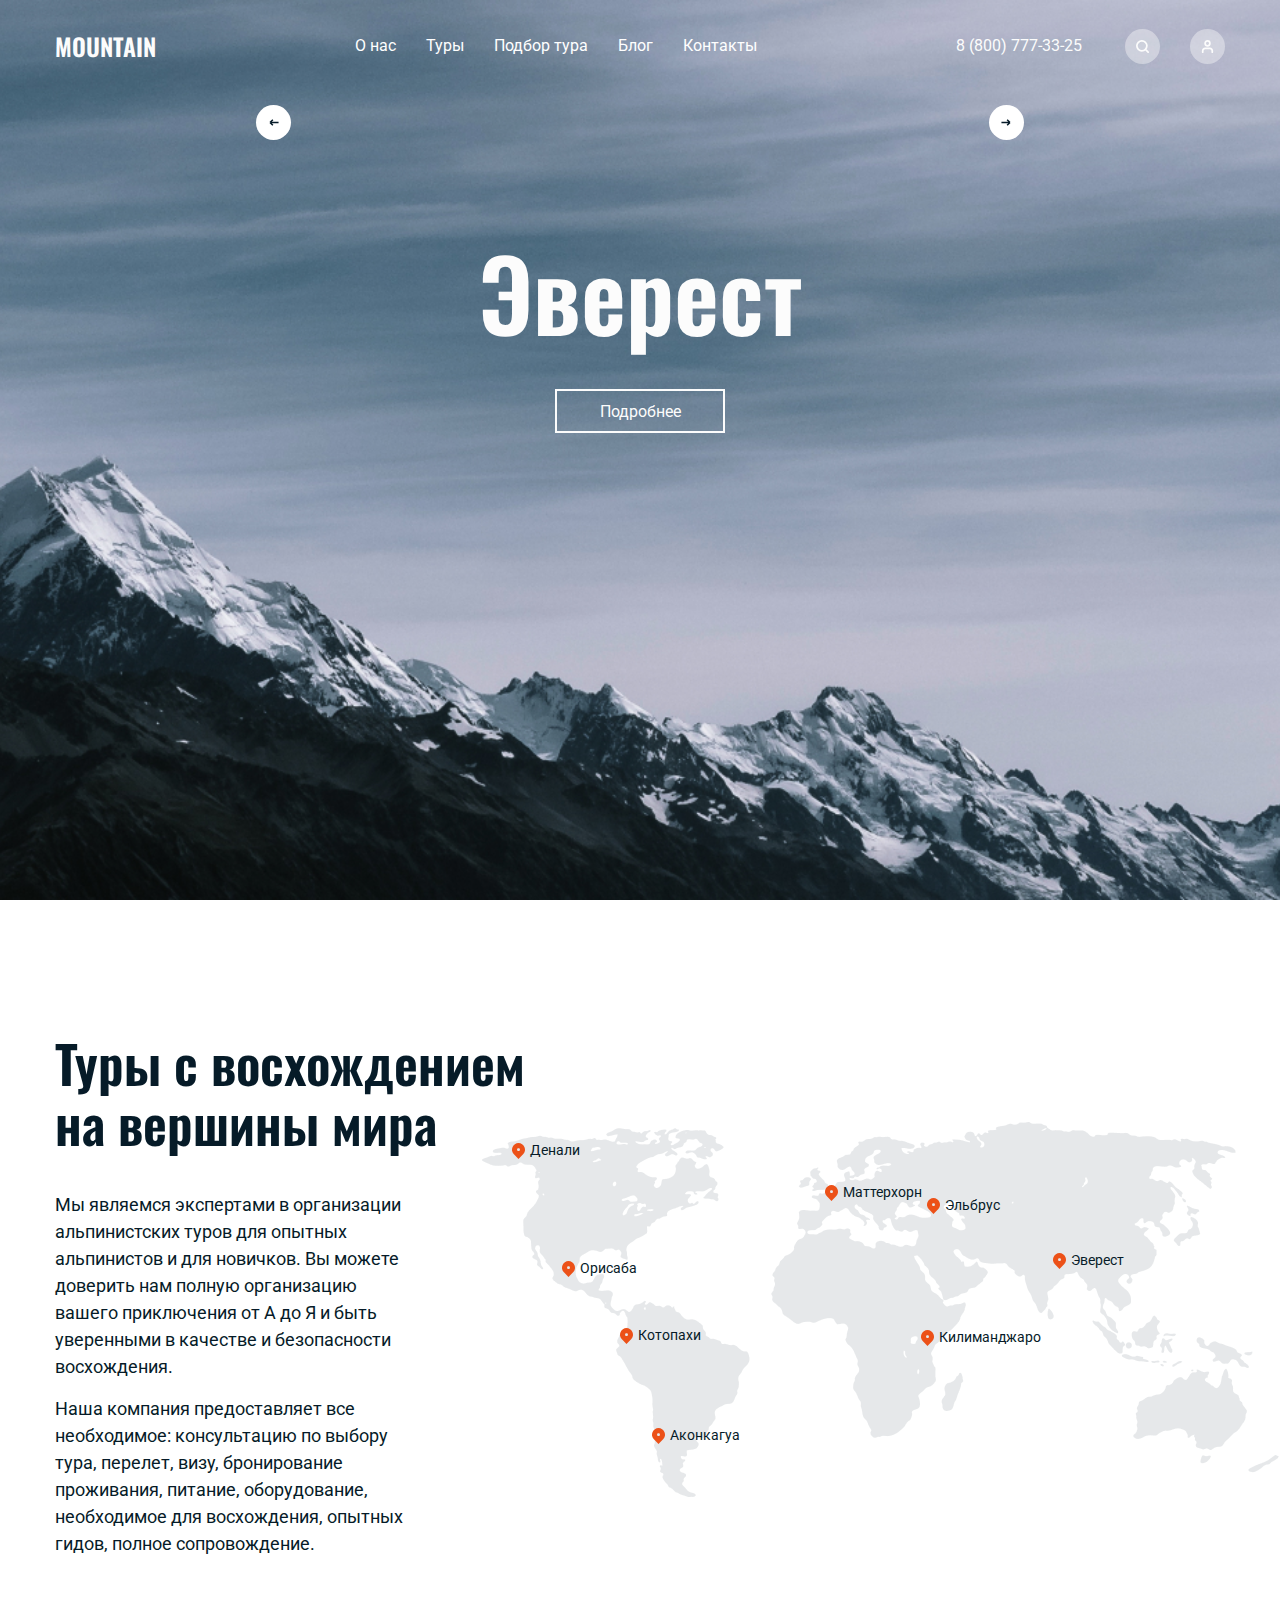
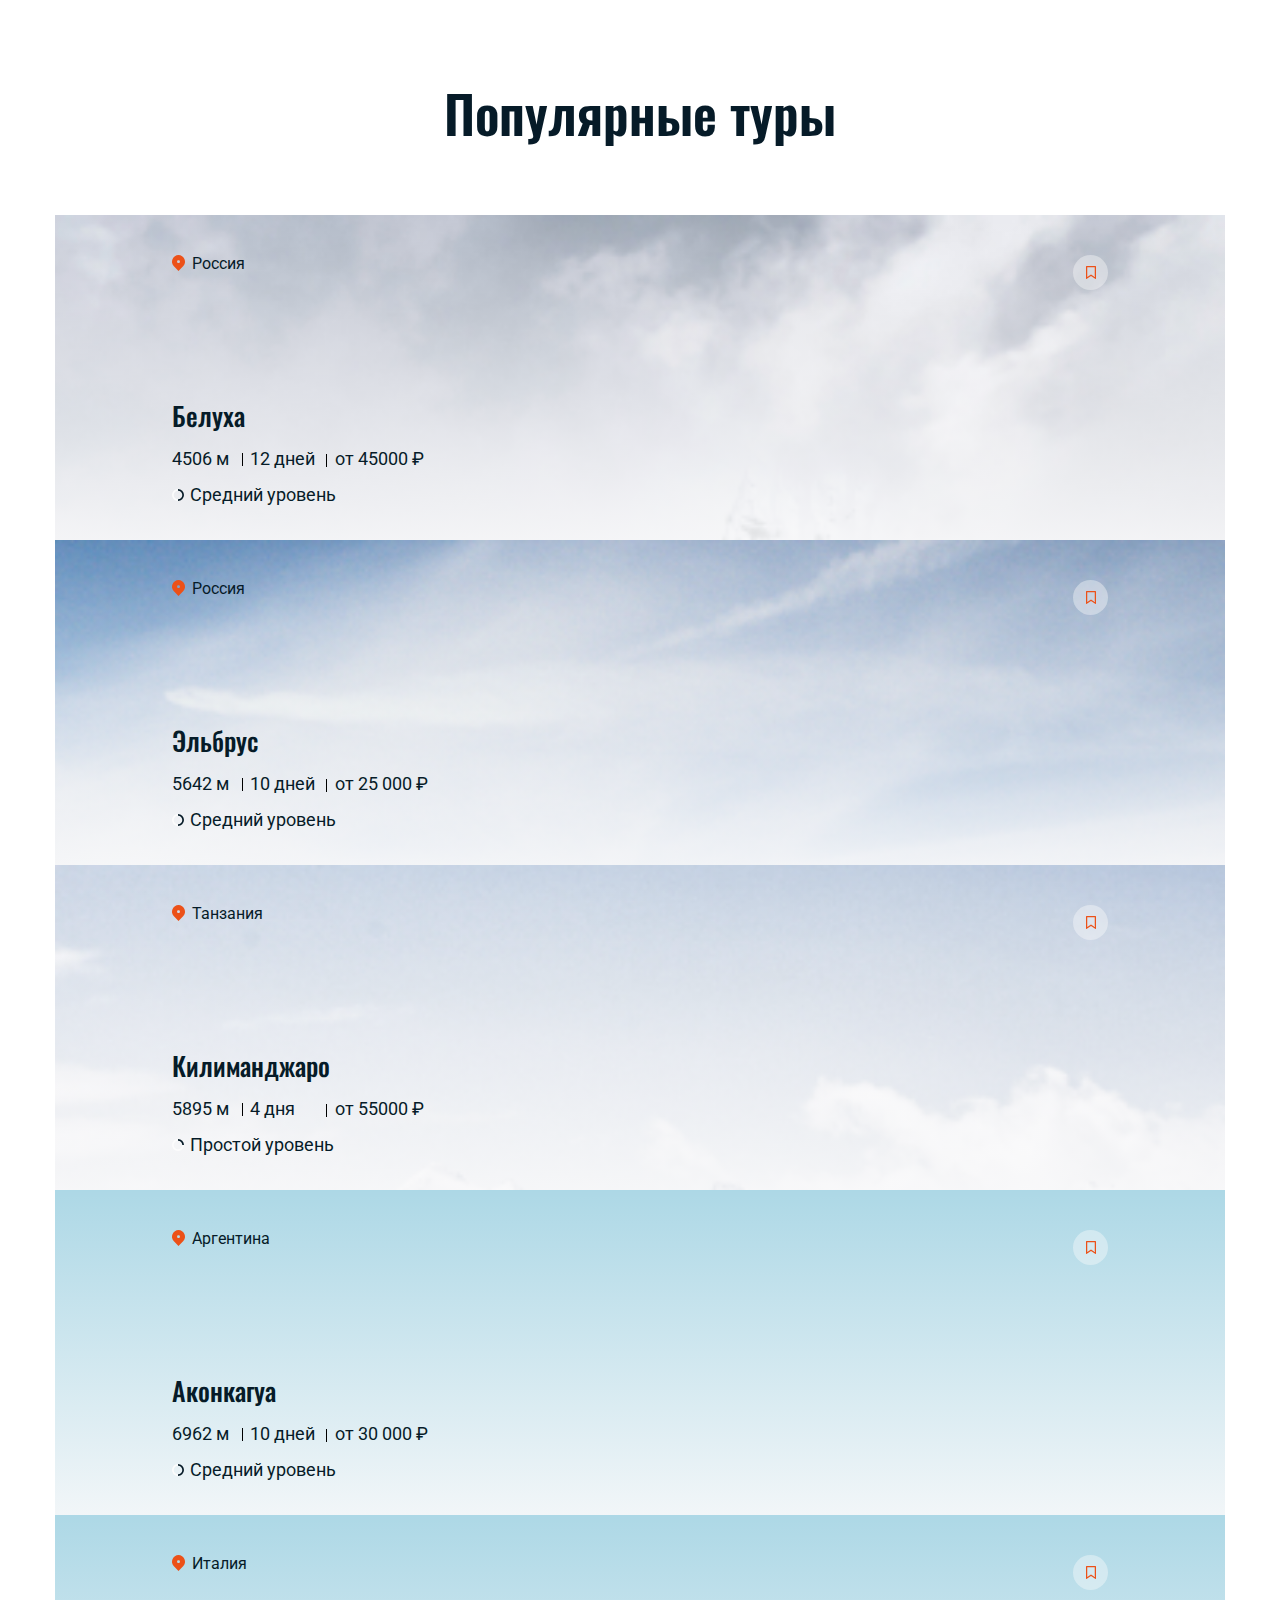
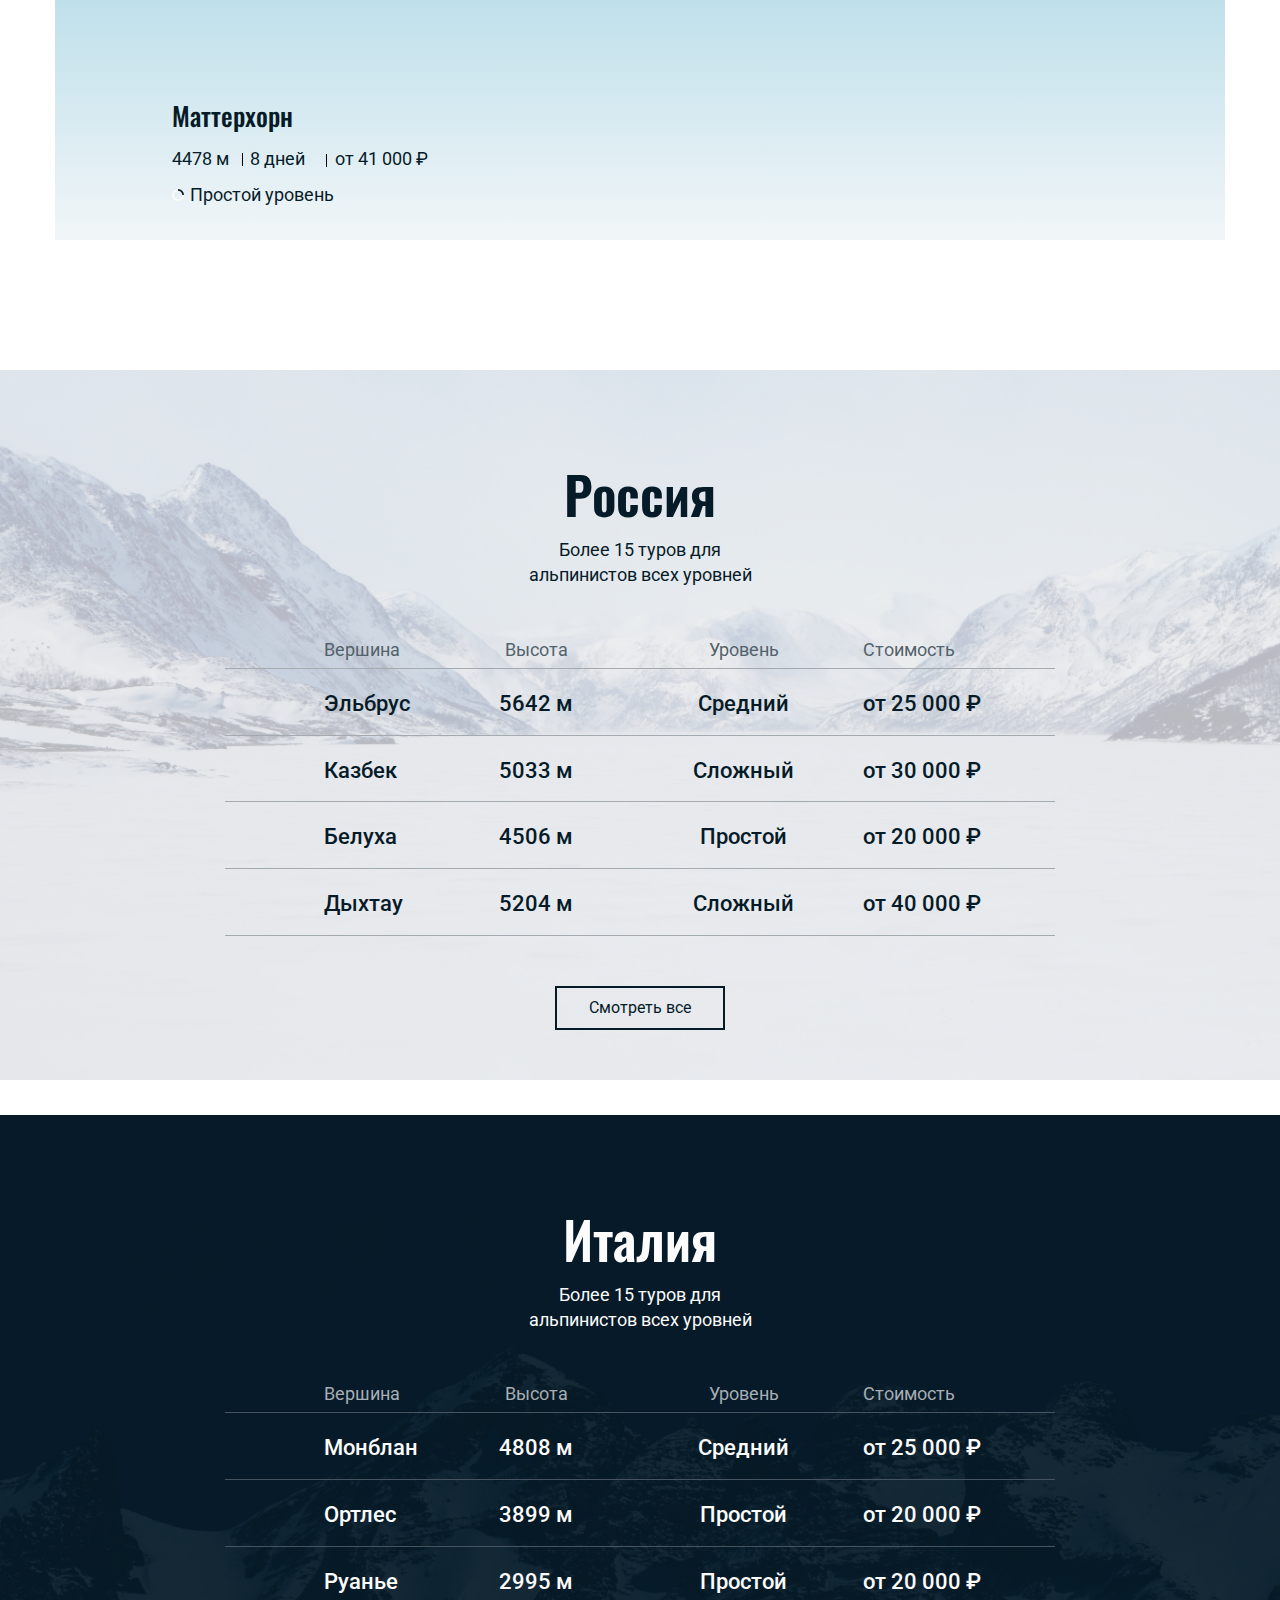
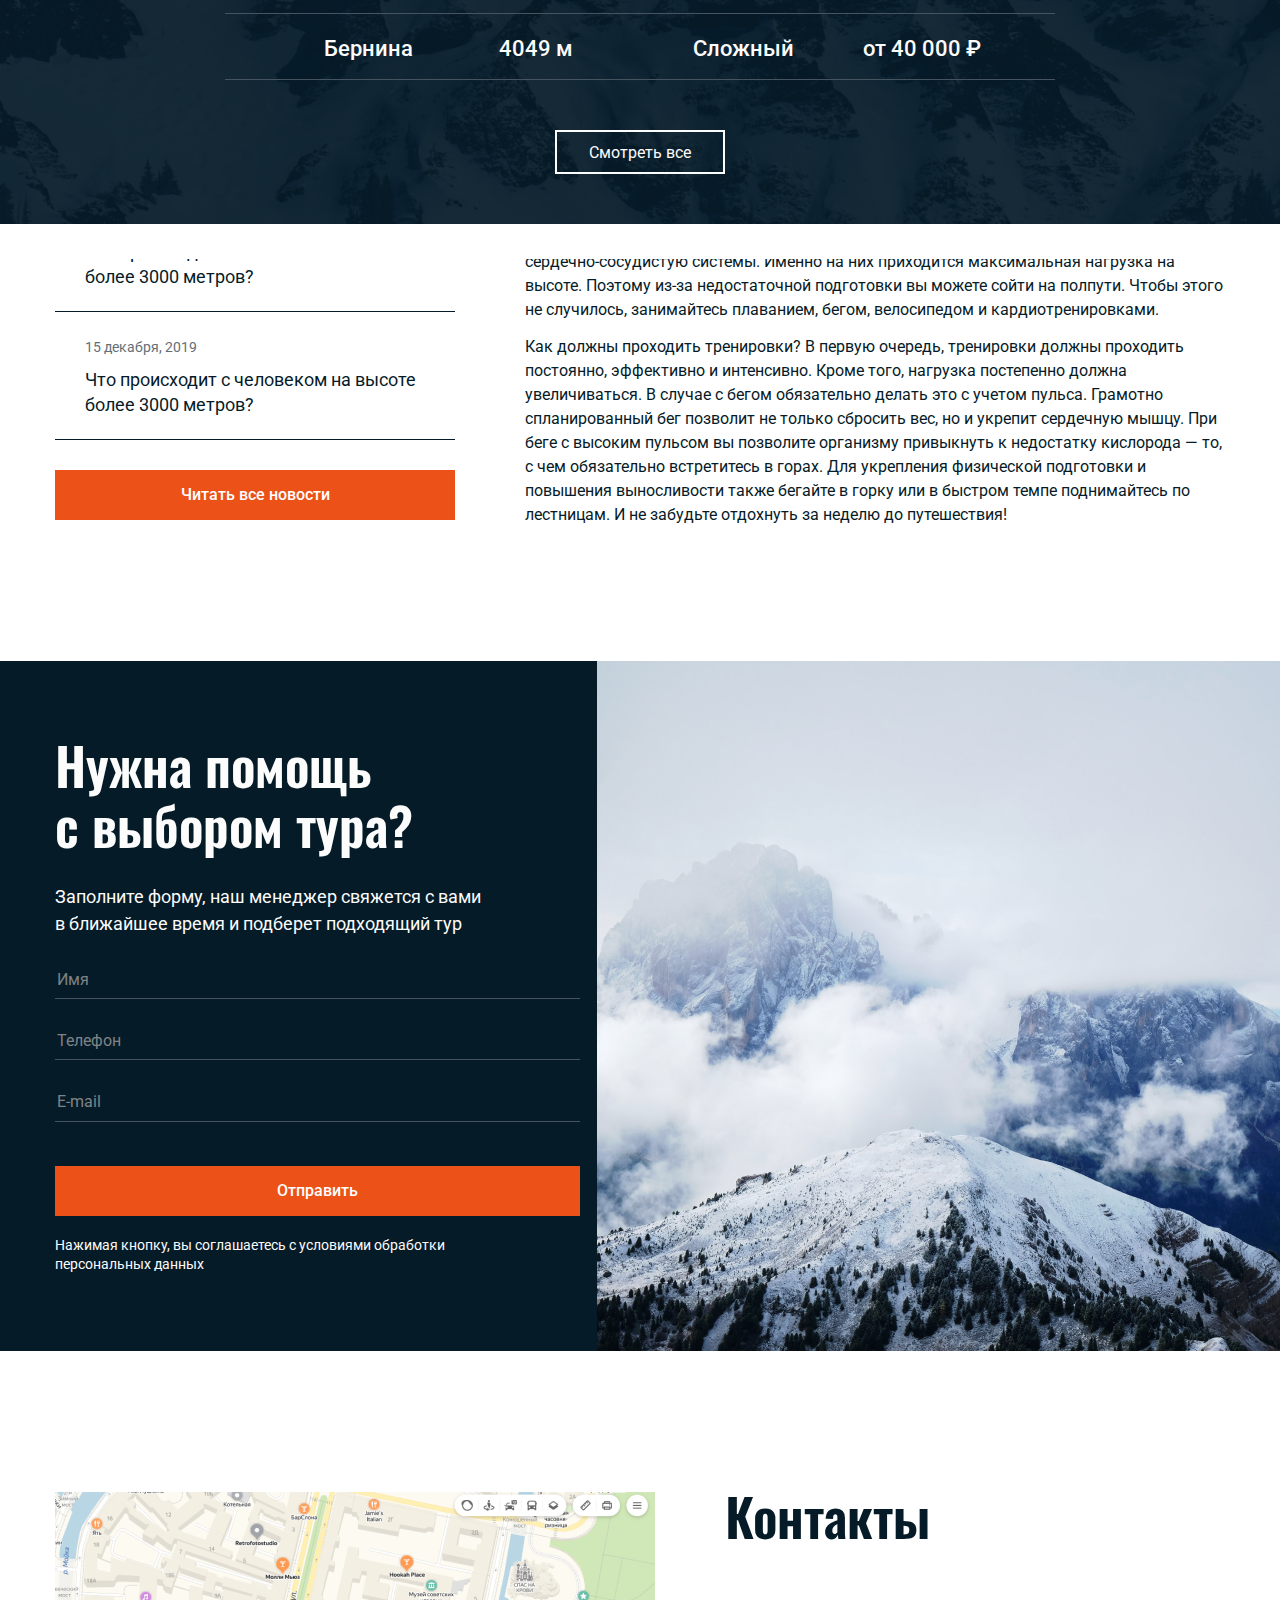
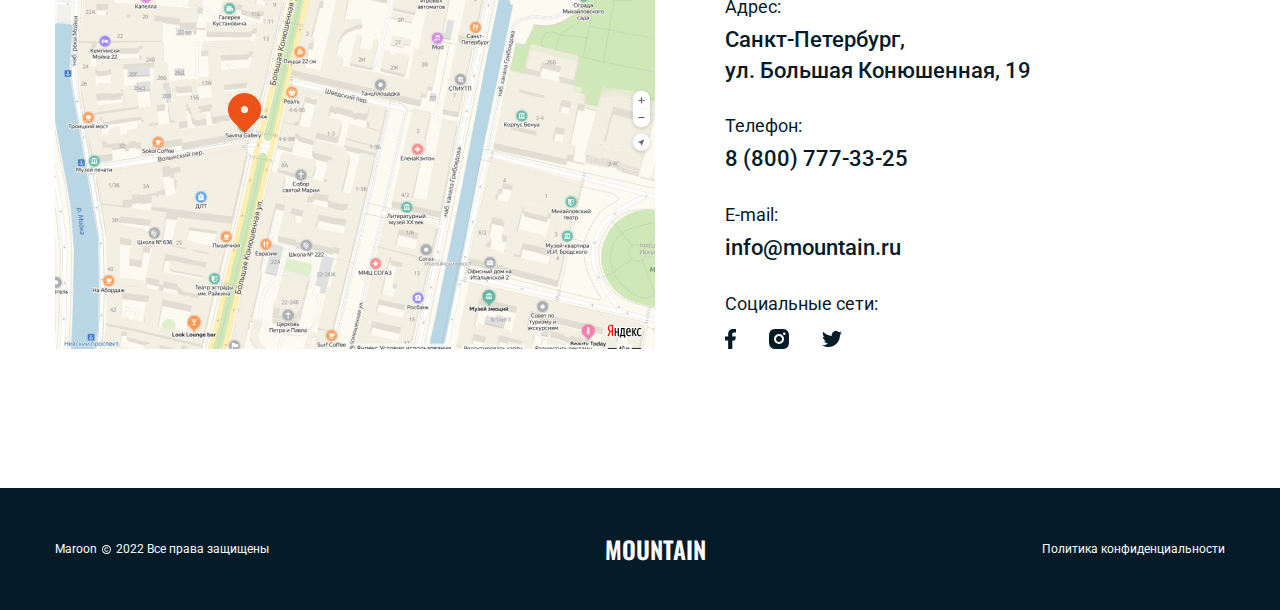
==== commit e1df87a9: "create & style tours block" ====
--- a/index.html
+++ b/index.html
@@ -336,9 +336,279 @@
       </div>
     </section>
 
-    <section class="table">
-      <div class="container">
-        <h2 class="title">SOME TITLE</h2>
+    <section class="tours">
+      <!-- Slider main container "swiper" -->
+      <div class="tours-slider swiper">
+        <!-- Additional required wrapper "swiper-wrapper" -->
+        <div class="tours-slider-wrapper swiper-wrapper">
+          <!-- Slides "swiper-slide" -->
+          <div class="tours-slide swiper-slide">
+            <img src="img/tours-slide-1.png" class="tours-slide_bg" />
+            <div class="tours-slide_content">
+              <h2 class="tours-slide_title">Россия</h2>
+              <p class="tours-slide_desc">
+                Более 15 туров для альпинистов всех уровней
+              </p>
+              <table class="tours-slide_table tours-table">
+                <thead class="tours-table_header">
+                  <tr>
+                    <th>Вершина</th>
+                    <th>Высота</th>
+                    <th>Уровень</th>
+                    <th>Стоимость</th>
+                  </tr>
+                </thead>
+                <tbody class="tours-table_body">
+                  <tr>
+                    <td class="tours-table_data">Эльбрус</td>
+                    <td class="tours-table_data">5642 м</td>
+                    <td class="tours-table_data">Средний</td>
+                    <td class="tours-table_data">от 25 000 ₽</td>
+                  </tr>
+                  <tr>
+                    <td class="tours-table_data">Казбек</td>
+                    <td class="tours-table_data">5033 м</td>
+                    <td class="tours-table_data">Сложный</td>
+                    <td class="tours-table_data">от 30 000 ₽</td>
+                  </tr>
+                  <tr>
+                    <td class="tours-table_data">Белуха</td>
+                    <td class="tours-table_data">4506 м</td>
+                    <td class="tours-table_data">Простой</td>
+                    <td class="tours-table_data">от 20 000 ₽</td>
+                  </tr>
+                  <tr>
+                    <td class="tours-table_data">Дыхтау</td>
+                    <td class="tours-table_data">5204 м</td>
+                    <td class="tours-table_data">Сложный</td>
+                    <td class="tours-table_data">от 40 000 ₽</td>
+                  </tr>
+                </tbody>
+              </table>
+              <a href="#" class="tours-slide_button--dark button button"
+                >Смотреть все</a
+              >
+            </div>
+          </div>
+          <div class="tours-slide swiper-slide">
+            <img src="img/tours-slide-2.png" class="tours-slide_bg" />
+            <div class="tours-slide_content">
+              <h2 class="tours-slide_title tours-slide_title--light">Италия</h2>
+              <p class="tours-slide_desc tours-slide_desc--light">
+                Более 15 туров для альпинистов всех уровней
+              </p>
+              <table class="tours-slide_table tours-table tours-table--light">
+                <thead class="tours-table_header tours-table_header--light">
+                  <tr>
+                    <th>Вершина</th>
+                    <th>Высота</th>
+                    <th>Уровень</th>
+                    <th>Стоимость</th>
+                  </tr>
+                </thead>
+                <tbody class="tours-table_body">
+                  <tr>
+                    <td class="tours-table_data tours-table_data--light">
+                      Монблан
+                    </td>
+                    <td class="tours-table_data tours-table_data--light">
+                      4808 м
+                    </td>
+                    <td class="tours-table_data tours-table_data--light">
+                      Средний
+                    </td>
+                    <td class="tours-table_data tours-table_data--light">
+                      от 25 000 ₽
+                    </td>
+                  </tr>
+                  <tr>
+                    <td class="tours-table_data tours-table_data--light">
+                      Ортлес
+                    </td>
+                    <td class="tours-table_data tours-table_data--light">
+                      3899 м
+                    </td>
+                    <td class="tours-table_data tours-table_data--light">
+                      Простой
+                    </td>
+                    <td class="tours-table_data tours-table_data--light">
+                      от 20 000 ₽
+                    </td>
+                  </tr>
+                  <tr>
+                    <td class="tours-table_data tours-table_data--light">
+                      Руанье
+                    </td>
+                    <td class="tours-table_data tours-table_data--light">
+                      2995 м
+                    </td>
+                    <td class="tours-table_data tours-table_data--light">
+                      Простой
+                    </td>
+                    <td class="tours-table_data tours-table_data--light">
+                      от 20 000 ₽
+                    </td>
+                  </tr>
+                  <tr>
+                    <td class="tours-table_data tours-table_data--light">
+                      Бернина
+                    </td>
+                    <td class="tours-table_data tours-table_data--light">
+                      4049 м
+                    </td>
+                    <td class="tours-table_data tours-table_data--light">
+                      Сложный
+                    </td>
+                    <td class="tours-table_data tours-table_data--light">
+                      от 40 000 ₽
+                    </td>
+                  </tr>
+                </tbody>
+              </table>
+              <a href="#" class="tours-slide_button button">Смотреть все</a>
+            </div>
+          </div>
+          <!-- <div class="tours-slide swiper-slide">
+            <img src="img/tours-slide-3.png" class="tours-slide_bg" />
+            <div class="tours-slide_content">
+              <h2 class="tours-slide_title tours-slide_title--light">
+                Танзания
+              </h2>
+              <p class="tours-slide_desc tours-slide_desc--light">
+                Более 15 туров для альпинистов всех уровней
+              </p>
+              <table class="tours-slide_table tours-table tours-table--light">
+                <thead class="tours-table_header tours-table_header--light">
+                  <tr>
+                    <th>Вершина</th>
+                    <th>Высота</th>
+                    <th>Уровень</th>
+                    <th>Стоимость</th>
+                  </tr>
+                </thead>
+                <tbody class="tours-table_body">
+                  <tr>
+                    <td class="tours-table_data tours-table_data--light">
+                      Эльбрус
+                    </td>
+                    <td class="tours-table_data tours-table_data--light">
+                      5642 м
+                    </td>
+                    <td class="tours-table_data tours-table_data--light">
+                      Средний
+                    </td>
+                    <td class="tours-table_data tours-table_data--light">
+                      от 25 000 ₽
+                    </td>
+                  </tr>
+                  <tr>
+                    <td class="tours-table_data tours-table_data--light">
+                      Казбек
+                    </td>
+                    <td class="tours-table_data tours-table_data--light">
+                      5033 м
+                    </td>
+                    <td class="tours-table_data tours-table_data--light">
+                      Сложный
+                    </td>
+                    <td class="tours-table_data tours-table_data--light">
+                      от 30 000 ₽
+                    </td>
+                  </tr>
+                  <tr>
+                    <td class="tours-table_data tours-table_data--light">
+                      Белуха
+                    </td>
+                    <td class="tours-table_data tours-table_data--light">
+                      4506 м
+                    </td>
+                    <td class="tours-table_data tours-table_data--light">
+                      Простой
+                    </td>
+                    <td class="tours-table_data tours-table_data--light">
+                      от 20 000 ₽
+                    </td>
+                  </tr>
+                  <tr>
+                    <td class="tours-table_data tours-table_data--light">
+                      Дыхтау
+                    </td>
+                    <td class="tours-table_data tours-table_data--light">
+                      5204 м
+                    </td>
+                    <td class="tours-table_data tours-table_data--light">
+                      Сложный
+                    </td>
+                    <td class="tours-table_data tours-table_data--light">
+                      от 40 000 ₽
+                    </td>
+                  </tr>
+                </tbody>
+              </table>
+              <a href="#" class="tours-slide_button button">Смотреть все</a>
+            </div>
+          </div> -->
+          <!-- <div class="tours-slide swiper-slide">
+            <img src="img/tours-slide-4.png" class="tours-slide_bg" />
+            <div class="tours-slide_content">
+              <h2 class="tours-slide_title">Аргентина</h2>
+              <p class="tours-slide_desc">
+                Более 15 туров для альпинистов всех уровней
+              </p>
+              <table class="tours-slide_table tours-table">
+                <thead class="tours-table_header">
+                  <tr>
+                    <th>Вершина</th>
+                    <th>Высота</th>
+                    <th>Уровень</th>
+                    <th>Стоимость</th>
+                  </tr>
+                </thead>
+                <tbody class="tours-table_body">
+                  <tr>
+                    <td class="tours-table_data">Эльбрус</td>
+                    <td class="tours-table_data">5642 м</td>
+                    <td class="tours-table_data">Средний</td>
+                    <td class="tours-table_data">от 25 000 ₽</td>
+                  </tr>
+                  <tr>
+                    <td class="tours-table_data">Казбек</td>
+                    <td class="tours-table_data">5033 м</td>
+                    <td class="tours-table_data">Сложный</td>
+                    <td class="tours-table_data">от 30 000 ₽</td>
+                  </tr>
+                  <tr>
+                    <td class="tours-table_data">Белуха</td>
+                    <td class="tours-table_data">4506 м</td>
+                    <td class="tours-table_data">Простой</td>
+                    <td class="tours-table_data">от 20 000 ₽</td>
+                  </tr>
+                  <tr>
+                    <td class="tours-table_data">Дыхтау</td>
+                    <td class="tours-table_data">5204 м</td>
+                    <td class="tours-table_data">Сложный</td>
+                    <td class="tours-table_data">от 40 000 ₽</td>
+                  </tr>
+                </tbody>
+              </table>
+              <a href="#" class="tours-slide_button--dark button button"
+                >Смотреть все</a
+              >
+            </div>
+          </div> -->
+        </div>
+
+        <!-- If we need navigation buttons -->
+        <div class="tours-slide-prev">
+          <svg class="tours-slide-next_icon">
+            <use href="img/icon/sprite.svg#prev"></use>
+          </svg>
+        </div>
+        <div class="tours-slide-next">
+          <svg class="tours-slide-next_icon">
+            <use href="img/icon/sprite.svg#next"></use>
+          </svg>
+        </div>
       </div>
     </section>
 
@@ -518,9 +788,7 @@
                   class="contacts-list_social-link"
                 >
                   <svg
-                    class="
-                      contacts-list_social-icon contacts-list_social-icon--fb
-                    "
+                    class="contacts-list_social-icon contacts-list_social-icon--fb"
                   >
                     <use href="img/icon/sprite.svg#facebook"></use>
                   </svg>
@@ -530,9 +798,7 @@
                   class="contacts-list_social-link"
                 >
                   <svg
-                    class="
-                      contacts-list_social-icon contacts-list_social-icon--inst
-                    "
+                    class="contacts-list_social-icon contacts-list_social-icon--inst"
                   >
                     <use href="img/icon/sprite.svg#inst"></use>
                   </svg>
@@ -542,9 +808,7 @@
                   class="contacts-list_social-link"
                 >
                   <svg
-                    class="
-                      contacts-list_social-icon contacts-list_social-icon--tw
-                    "
+                    class="contacts-list_social-icon contacts-list_social-icon--tw"
                   >
                     <use href="img/icon/sprite.svg#twitter"></use>
                   </svg>
@@ -555,6 +819,20 @@
         </div>
       </div>
     </section>
+
+    <footer class="footer">
+      <div class="container footer-container">
+        <p class="footer-copyright">
+          Maroon
+          <svg class="footer-copyright_icon">
+            <use href="img/icon/sprite.svg#copy"></use>
+          </svg>
+          2022 Все права защищены
+        </p>
+        <a href="index.html" class="footer-logo">Mountain</a>
+        <a href="#" class="footer-confidence">Политика конфиденциальности</a>
+      </div>
+    </footer>
 
     <script src="js/jquery-3.6.0.min.js"></script>
     <script src="js/swiper-bundle.min.js"></script>
--- a/css/style.css
+++ b/css/style.css
@@ -421,6 +421,11 @@
   font-weight: 500;
   font-size: 16px;
   line-height: 140%;
+}
+
+.button--dark {
+  border: 2px solid #061B28;
+  color: #061B28;
 }
 
 .main {
@@ -866,6 +871,192 @@
   height: 35px;
 }
 
+.tours {
+  margin-top: 130px;
+}
+
+.tours-slider {
+  width: 100%;
+  height: 757px;
+}
+
+.tours-slide {
+  position: relative;
+  height: inherit;
+  padding-top: 0;
+  background-color: #ffffff;
+}
+
+.tours-slide_bg {
+  width: 100%;
+  height: 757px;
+  -o-object-fit: cover;
+     object-fit: cover;
+}
+
+.tours-slide_content {
+  position: absolute;
+  left: 50%;
+  -webkit-transform: translateX(-50%);
+          transform: translateX(-50%);
+  top: 0;
+  z-index: 100;
+  margin-right: auto;
+  margin-left: auto;
+  padding-top: 94px;
+  width: 830px;
+  display: -webkit-box;
+  display: -ms-flexbox;
+  display: flex;
+  -webkit-box-orient: vertical;
+  -webkit-box-direction: normal;
+      -ms-flex-direction: column;
+          flex-direction: column;
+  -webkit-box-align: center;
+      -ms-flex-align: center;
+          align-items: center;
+}
+
+.tours-slide_title {
+  margin-bottom: 13px;
+}
+
+.tours-slide_title--light {
+  color: #FCFCFC;
+}
+
+.tours-slide_desc {
+  width: 243px;
+  margin-bottom: 48px;
+  text-align: center;
+  font-weight: normal;
+  font-size: 18px;
+  line-height: 140%;
+  color: #061B28;
+}
+
+.tours-slide_desc--light {
+  color: #FCFCFC;
+}
+
+.tours-slide_button--dark {
+  border: 2px solid #061B28;
+  color: #061B28;
+}
+
+.tours-slide-next {
+  cursor: pointer;
+  position: absolute;
+  z-index: 100;
+  top: 105px;
+  right: 20%;
+  display: -webkit-box;
+  display: -ms-flexbox;
+  display: flex;
+  -webkit-box-align: center;
+      -ms-flex-align: center;
+          align-items: center;
+  -webkit-box-pack: center;
+      -ms-flex-pack: center;
+          justify-content: center;
+  width: 35px;
+  height: 35px;
+  border-radius: 50%;
+  background-color: #ffffff;
+}
+
+.tours-slide-next_icon {
+  width: 11px;
+  height: 7px;
+}
+
+.tours-slide-prev {
+  cursor: pointer;
+  position: absolute;
+  z-index: 100;
+  top: 105px;
+  left: 20%;
+  display: -webkit-box;
+  display: -ms-flexbox;
+  display: flex;
+  -webkit-box-align: center;
+      -ms-flex-align: center;
+          align-items: center;
+  -webkit-box-pack: center;
+      -ms-flex-pack: center;
+          justify-content: center;
+  width: 35px;
+  height: 35px;
+  border-radius: 50%;
+  background-color: #ffffff;
+}
+
+.tours-slide-prev_icon {
+  width: 11px;
+  height: 7px;
+}
+
+.tours-table {
+  width: 830px;
+  border-collapse: collapse;
+  margin-bottom: 50px;
+  text-align: center;
+  table-layout: fixed;
+}
+
+.tours-table tr {
+  border-bottom: 1px solid #A3ABB0;
+}
+
+.tours-table--light tr {
+  border-bottom-color: #45545E;
+}
+
+.tours-table_header th {
+  padding-bottom: 6px;
+  font-weight: normal;
+  font-size: 18px;
+  line-height: 140%;
+  color: #52616A;
+}
+
+.tours-table_header th:first-child {
+  text-align: left;
+  padding-left: 99px;
+}
+
+.tours-table_header th:last-child {
+  text-align: left;
+  padding-left: 15px;
+}
+
+.tours-table_header--light th {
+  color: #A7AEB4;
+}
+
+.tours-table_data {
+  padding-top: 20px;
+  padding-bottom: 15px;
+  font-weight: 500;
+  font-size: 22px;
+  line-height: 140%;
+  color: #061B28;
+}
+
+.tours-table_data--light {
+  color: #FCFCFC;
+}
+
+.tours-table_data:first-child {
+  text-align: left;
+  padding-left: 99px;
+}
+
+.tours-table_data:last-child {
+  text-align: left;
+  padding-left: 15px;
+}
+
 .blog {
   margin-top: 140px;
 }
@@ -1123,6 +1314,61 @@
   height: 16px;
 }
 
+.footer {
+  background-color: #061B28;
+  margin-top: 109px;
+  padding-top: 43px;
+  padding-bottom: 43px;
+}
+
+.footer-container {
+  display: -webkit-box;
+  display: -ms-flexbox;
+  display: flex;
+  -webkit-box-align: center;
+      -ms-flex-align: center;
+          align-items: center;
+  -webkit-box-pack: justify;
+      -ms-flex-pack: justify;
+          justify-content: space-between;
+}
+
+.footer-copyright {
+  display: -webkit-box;
+  display: -ms-flexbox;
+  display: flex;
+  -webkit-box-align: center;
+      -ms-flex-align: center;
+          align-items: center;
+  font-weight: normal;
+  font-size: 12px;
+  line-height: 150%;
+  color: #FCFCFC;
+}
+
+.footer-copyright_icon {
+  margin-right: 5px;
+  margin-left: 5px;
+  width: 9px;
+  height: 9px;
+}
+
+.footer-logo {
+  font-family: Oswald;
+  text-transform: uppercase;
+  font-weight: 600;
+  font-size: 24px;
+  line-height: 36px;
+  color: #FCFCFC;
+}
+
+.footer-confidence {
+  font-weight: normal;
+  font-size: 12px;
+  line-height: 150%;
+  color: #FCFCFC;
+}
+
 .button:hover {
   color: rgba(18, 26, 29, 0.8);
   border-color: rgba(18, 26, 29, 0.8);
@@ -1169,6 +1415,15 @@
   transition: all 0.3s;
 }
 
+.tours-slide-next:hover {
+  background-color: #d4d4d4;
+}
+
+.tours-slide_button:hover {
+  border-color: #FCFCFC;
+  color: #FCFCFC;
+}
+
 .blog-list_item:hover {
   background-color: rgba(6, 27, 40, 0.123);
 }
@@ -1181,4 +1436,8 @@
   fill: #EC5118;
   background: rgba(255, 255, 255, 0);
 }
+
+.footer-confidence:hover {
+  text-decoration: underline;
+}
 /*# sourceMappingURL=style.css.map */